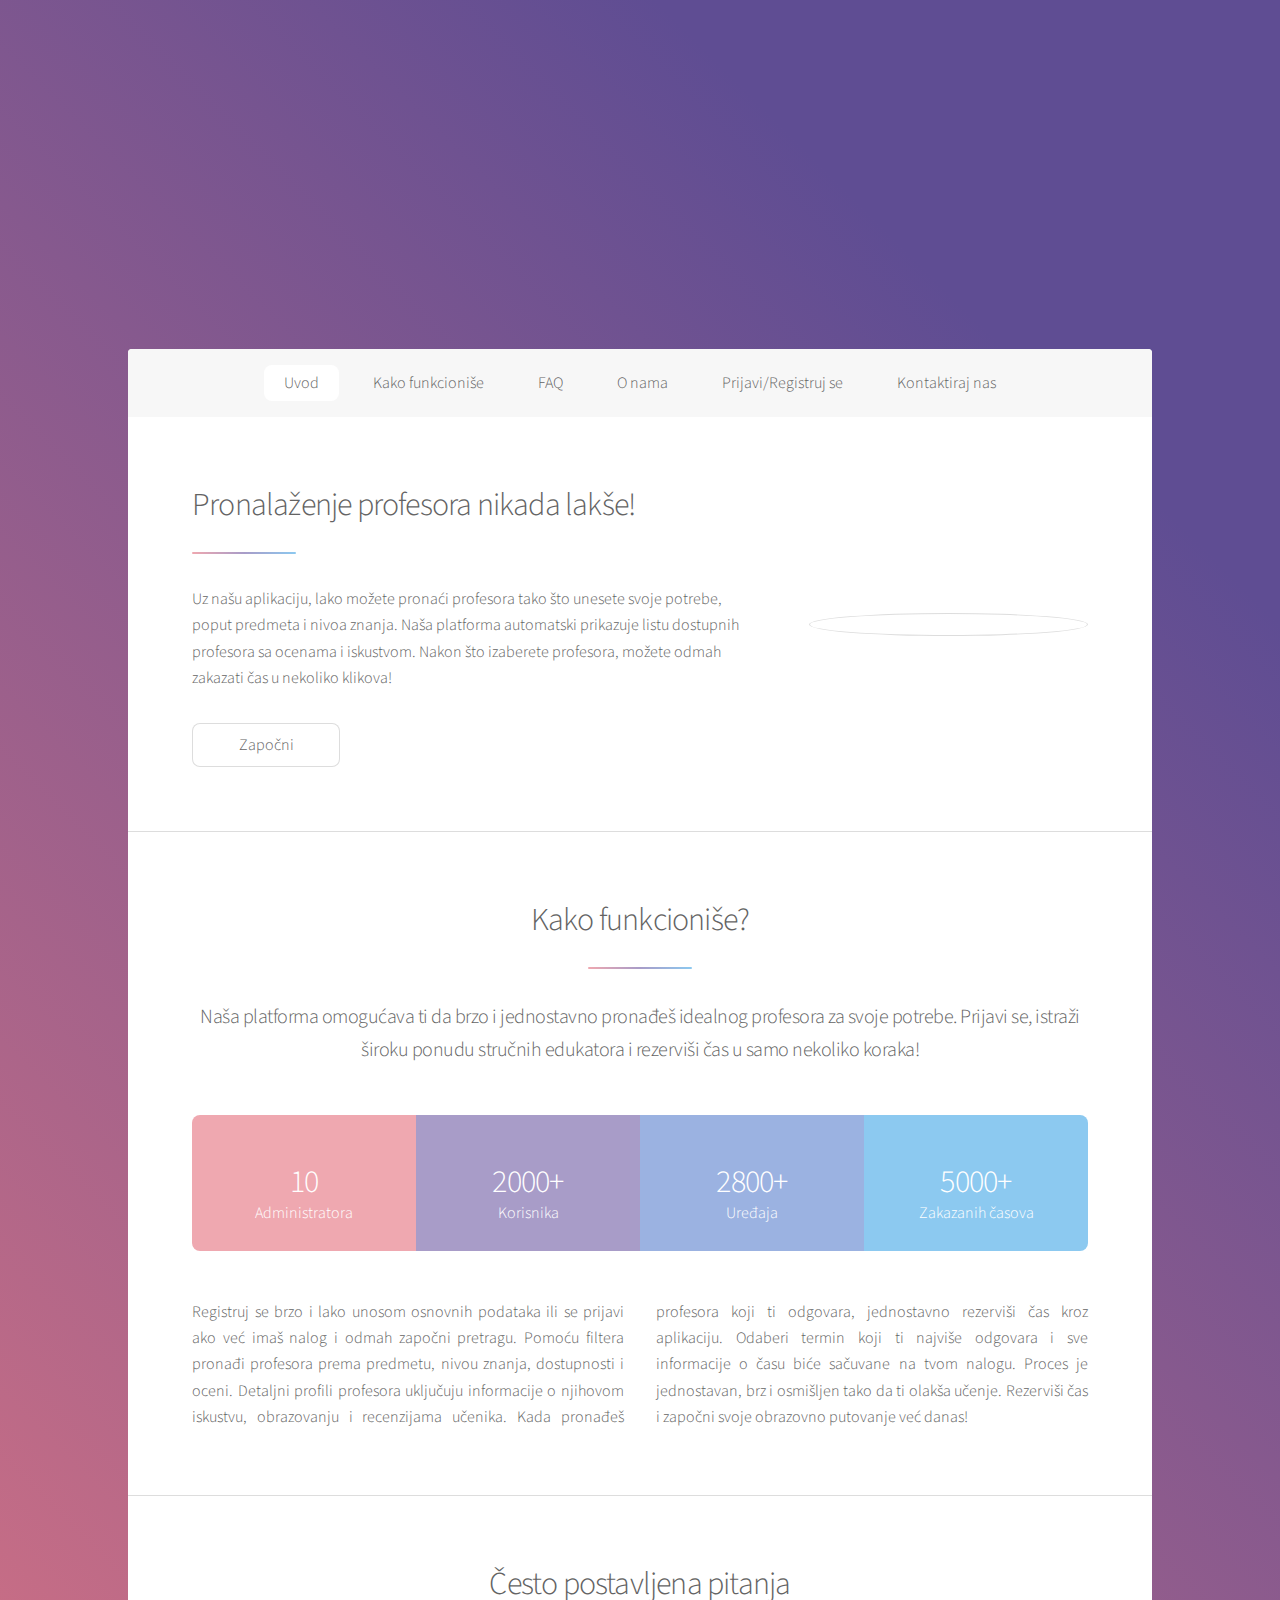
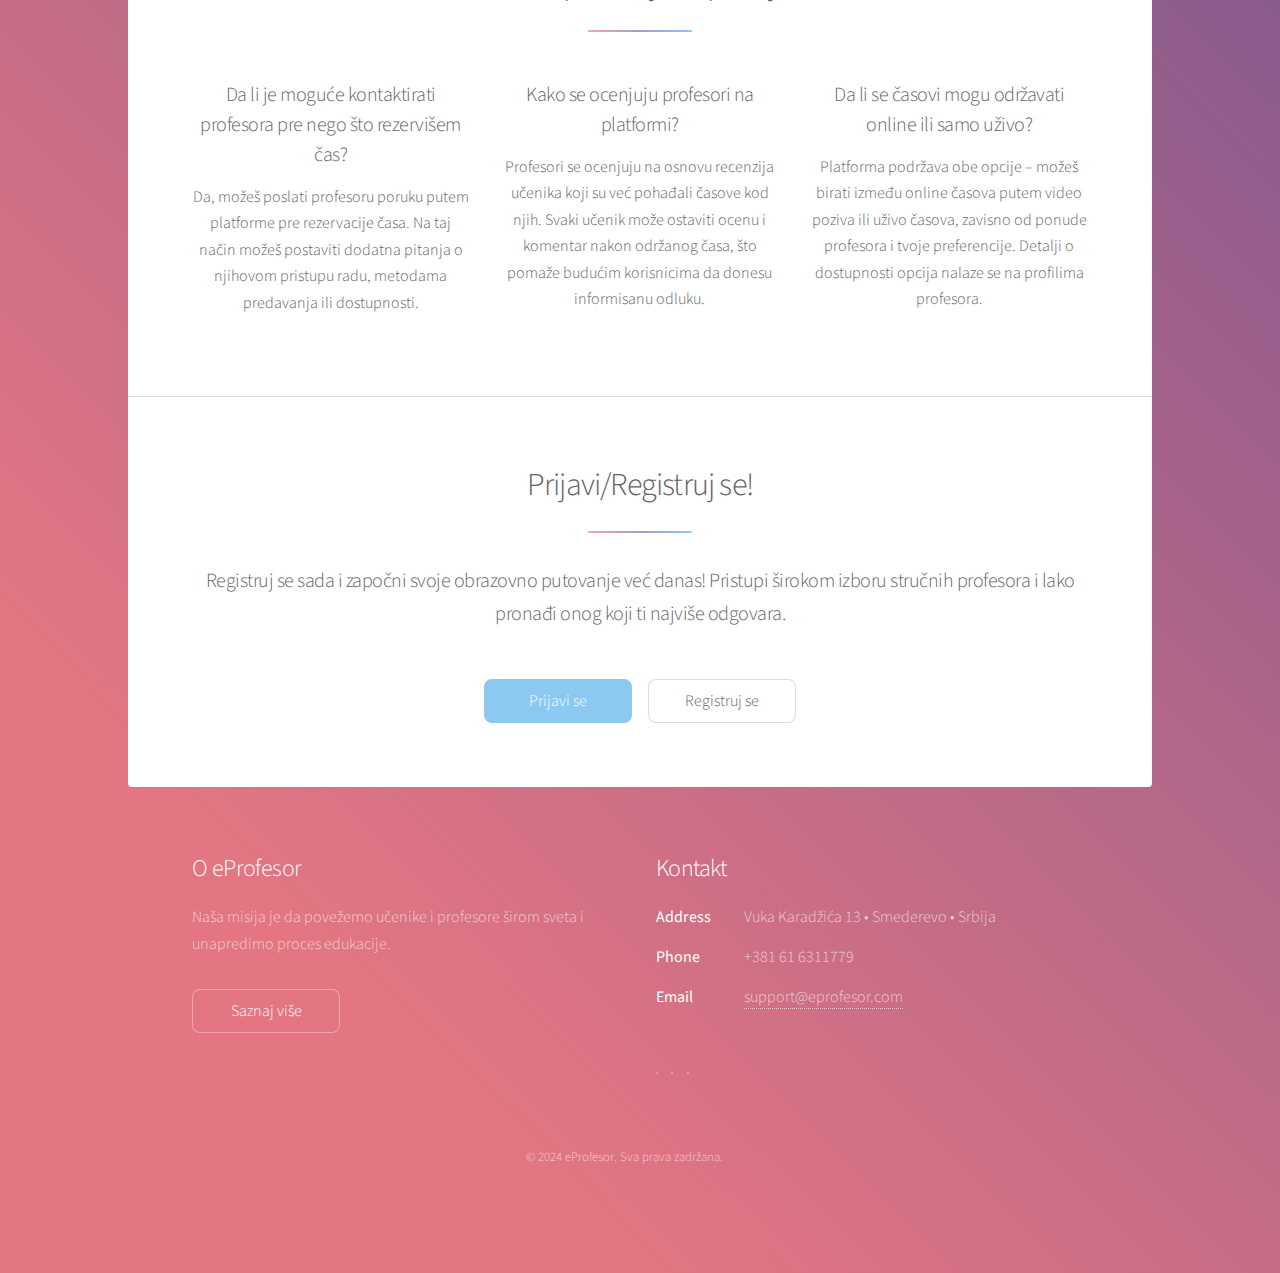
==== src/main/resources/static/index.html @ 30718d43 "Managed visuals and added Profile page" ====
<!DOCTYPE HTML>
<html>
	<head>
		<title>eProfesor by Jahaci Apokalipse</title>
		<meta charset="utf-8" />
		<meta name="viewport" content="width=device-width, initial-scale=1, user-scalable=no" />
		<link rel="stylesheet" href="assets/css/main.css" />
		<noscript><link rel="stylesheet" href="assets/css/noscript.css" /></noscript>
	</head>
	<body class="is-preload">

		<!-- Wrapper -->
			<div id="wrapper">

				<!-- Header -->
					<header id="header" class="alt">
						<span class="logo"><img src="images/logo.svg" alt="" /></span>
						<h1>eProfesor</h1>
						<p>Onlajn zakazivanje privatnih casova<br />
						Korak napred ka boljoj edukaciji.</p>
					</header>

				<!-- Nav -->
					<nav id="nav">
						<ul>
							<li><a href="#intro" class="active">Uvod</a></li>
							<li><a href="#first">Kako funkcioniše</a></li>
							<li><a href="#second">FAQ</a></li>
							<li><a href="#about-us">O nama</a></li>
							<li><a href="#cta">Prijavi/Registruj se</a></li>
							<li><a href="#contact">Kontaktiraj nas</a></li>
						</ul>
					</nav>

				<!-- Main -->
					<div id="main">

						<!-- Introduction -->
							<section id="intro" class="main">
								<div class="spotlight">
									<div class="content">
										<header class="major">
											<h2>Pronalaženje profesora nikada lakše!</h2>
										</header>
										<p>Uz našu aplikaciju, lako možete pronaći profesora tako što unesete svoje potrebe, poput predmeta i nivoa znanja. Naša platforma automatski prikazuje listu dostupnih profesora sa ocenama i iskustvom. Nakon što izaberete profesora, možete odmah zakazati čas u nekoliko klikova!</p>
										<ul class="actions">
											<li><a href="register.html" class="button"> Započni </a></li>
										</ul>
									</div>
									<span class="image"><img src="images/profesor.jpeg" alt="" /></span>
								</div> 
							</section>

							<!-- First Section -->

							<section id="first" class="main special">
								<header class="major">
									<h2>Kako funkcioniše?</h2>
									<p>Naša platforma omogućava ti da brzo i jednostavno pronađeš idealnog profesora za svoje potrebe. Prijavi se, istraži široku ponudu stručnih edukatora i rezerviši čas u samo nekoliko koraka!</p>
								</header>
								<ul class="statistics">
									<li class="style1">
										<span class="icon solid fa-code-branch"></span>
										<strong>10</strong> Administratora
									</li>
									<li class="style3">
										<span class="icon solid fa-signal"></span>
										<strong>2000+</strong> Korisnika
									</li>
									<li class="style4">
										<span class="icon solid fa-laptop"></span>
										<strong>2800+ </strong> Uređaja
									</li>
									<li class="style5">
										<span class="icon fa-gem"></span>
										<strong>5000+</strong> Zakazanih časova
									</li>
								</ul>
								<p class="content">Registruj se brzo i lako unosom osnovnih podataka ili se prijavi ako već imaš nalog i odmah započni pretragu. Pomoću filtera pronađi profesora prema predmetu, nivou znanja, dostupnosti i oceni. Detaljni profili profesora uključuju informacije o njihovom iskustvu, obrazovanju i recenzijama učenika. Kada pronađeš profesora koji ti odgovara, jednostavno rezerviši čas kroz aplikaciju. Odaberi termin koji ti najviše odgovara i sve informacije o času biće sačuvane na tvom nalogu. Proces je jednostavan, brz i osmišljen tako da ti olakša učenje. Rezerviši čas i započni svoje obrazovno putovanje već danas!</p>
							</section>


						<!-- Second Section -->
							<section id="second" class="main special">
								<header class="major">
									<h2>Često postavljena pitanja</h2>
								</header>
								<ul class="features">
									<li>
										<span class=""></span>
										<h3> Da li je moguće kontaktirati profesora pre nego što rezervišem čas?</h3>
										<p> Da, možeš poslati profesoru poruku putem platforme pre rezervacije časa. Na taj način možeš postaviti dodatna pitanja o njihovom pristupu radu, metodama predavanja ili dostupnosti.</p>
									</li>
									<li>
										<span class=""></span>
										<h3>Kako se ocenjuju profesori na platformi?</h3>
										<p>Profesori se ocenjuju na osnovu recenzija učenika koji su već pohađali časove kod njih. Svaki učenik može ostaviti ocenu i komentar nakon održanog časa, što pomaže budućim korisnicima da donesu informisanu odluku.</p>
									</li>
									<li>
										<span class=""></span>
										<h3> Da li se časovi mogu održavati online ili samo uživo?</h3>
										<p> Platforma podržava obe opcije – možeš birati između online časova putem video poziva ili uživo časova, zavisno od ponude profesora i tvoje preferencije. Detalji o dostupnosti opcija nalaze se na profilima profesora.</p>
									</li>
								</ul>
							</section>							

						<!-- Get Started -->
							<section id="cta" class="main special">
								<header class="major">
									<h2>Prijavi/Registruj se!</h2>
									<p>Registruj se sada i započni svoje obrazovno putovanje već danas! Pristupi širokom izboru stručnih profesora i lako pronađi onog koji ti najviše odgovara.</p>
								</header>
								<footer class="major">
									<ul class="actions special">
										<li><a href="login.html" class="button primary">Prijavi se</a></li>
										<li><a href="register.html" class="button">Registruj se</a></li>
									</ul>
								</footer>
							</section>
					</div>

				<!-- Footer -->
					<footer id="footer">
						<section id = "about-us">
							<h2>O eProfesor</h2>
							<p>Naša misija je da povežemo učenike i profesore širom sveta i unapredimo proces edukacije.</p>
							<ul class="actions">
								<li><a href="about.html" class="button">Saznaj više</a></li>
							</ul>
						</section>
						<section id = "contact">
							<h2>Kontakt</h2>
							<dl class="alt">
								<dt>Address</dt>
								<dd>Vuka Karadžića 13 &bull; Smederevo &bull; Srbija</dd>
								<dt>Phone</dt> 
								<dd>+381 61 6311779</dd>
								<dt>Email</dt>
								<dd><a href="mailto:support@eprofesor.com">support@eprofesor.com</a></dd>
							</dl>
							<ul class="icons">
								<li><a href="#" class="icon brands fa-facebook-f alt"><span class="label">Facebook</span></a></li>
								<li><a href="#" class="icon brands fa-instagram alt"><span class="label">Instagram</span></a></li>
								<li><a href="https://github.com/dimasteva/PrivatniCasovi" class="icon brands fa-github alt"><span class="label">GitHub</span></a></li>
							</ul>
						</section>
						<p class="copyright">&copy; 2024 eProfesor. Sva prava zadržana.</p>
					</footer>

			</div>

		<!-- Scripts -->
			<script src="assets/js/jquery.min.js"></script>
			<script src="assets/js/jquery.scrollex.min.js"></script>
			<script src="assets/js/jquery.scrolly.min.js"></script>
			<script src="assets/js/browser.min.js"></script>
			<script src="assets/js/breakpoints.min.js"></script>
			<script src="assets/js/util.js"></script>
			<script src="assets/js/main.js"></script>

	</body>
</html>
---- src/main/resources/static/assets/css/main.css ----
@import url(fontawesome-all.min.css);
@import 'https://fonts.googleapis.com/css?family=Source+Sans+Pro:300,400';


html, body, div, span, applet, object,
iframe, h1, h2, h3, h4, h5, h6, p, blockquote,
pre, a, abbr, acronym, address, big, cite,
code, del, dfn, em, img, ins, kbd, q, s, samp,
small, strike, strong, sub, sup, tt, var, b,
u, i, center, dl, dt, dd, ol, ul, li, fieldset,
form, label, legend, table, caption, tbody,
tfoot, thead, tr, th, td, article, aside,
canvas, details, embed, figure, figcaption,
footer, header, hgroup, menu, nav, output, ruby,
section, summary, time, mark, audio, video {
	margin: 0;
	padding: 0;
	border: 0;
	font-size: 100%;
	font: inherit;
	vertical-align: baseline;}

article, aside, details, figcaption, figure,
footer, header, hgroup, menu, nav, section {
	display: block;}

body {
	line-height: 1;
}

ol, ul {
	list-style: none;
}

blockquote, q {
	quotes: none;
}

	blockquote:before, blockquote:after, q:before, q:after {
		content: '';
		content: none;
	}

table {
	border-collapse: collapse;
	border-spacing: 0;
}

body {
	-webkit-text-size-adjust: none;
}

mark {
	background-color: transparent;
	color: inherit;
}

input::-moz-focus-inner {
	border: 0;
	padding: 0;
}

input, select, textarea {
	-moz-appearance: none;
	-webkit-appearance: none;
	-ms-appearance: none;
	appearance: none;
}

/* Basic */

	@-ms-viewport {
		width: device-width;
	}

	body {
		-ms-overflow-style: scrollbar;
	}

	@media screen and (max-width: 480px) {

		html, body {
			min-width: 320px;
		}

	}

	html {
		box-sizing: border-box;
	}

	*, *:before, *:after {
		box-sizing: inherit;
	}

	body {
		background-color: #935d8c;
		background-image: url("images/overlay.png"), -moz-linear-gradient(45deg, #e37682 15%, #5f4d93 85%);
		background-image: url("images/overlay.png"), -webkit-linear-gradient(45deg, #e37682 15%, #5f4d93 85%);
		background-image: url("images/overlay.png"), -ms-linear-gradient(45deg, #e37682 15%, #5f4d93 85%);
		background-image: url("images/overlay.png"), linear-gradient(45deg, #e37682 15%, #5f4d93 85%);
	}

		body.is-preload *, body.is-preload *:before, body.is-preload *:after {
			-moz-animation: none !important;
			-webkit-animation: none !important;
			-ms-animation: none !important;
			animation: none !important;
			-moz-transition: none !important;
			-webkit-transition: none !important;
			-ms-transition: none !important;
			transition: none !important;
		}

/* Type */

	body {
		background-color: #935d8c;
		color: rgba(255, 255, 255, 0.65);
	}

	body, input, select, textarea {
		font-family: "Source Sans Pro", Helvetica, sans-serif;
		font-size: 17pt;
		font-weight: 300;
		line-height: 1.65;
	}

		@media screen and (max-width: 1680px) {

			body, input, select, textarea {
				font-size: 14pt;
			}

		}

		@media screen and (max-width: 1280px) {

			body, input, select, textarea {
				font-size: 12pt;
			}

		}

		@media screen and (max-width: 360px) {

			body, input, select, textarea {
				font-size: 11pt;
			}

		}

	a {
		-moz-transition: color 0.2s ease, border-bottom 0.2s ease;
		-webkit-transition: color 0.2s ease, border-bottom 0.2s ease;
		-ms-transition: color 0.2s ease, border-bottom 0.2s ease;
		transition: color 0.2s ease, border-bottom 0.2s ease;
		text-decoration: none;
		border-bottom: dotted 1px;
		color: inherit;
	}

		a:hover {
			border-bottom-color: transparent;
		}

	strong, b {
		font-weight: 400;
	}

	em, i {
		font-style: italic;
	}

	p {
		margin: 0 0 2em 0;
	}

		p.content {
			-moz-columns: 20em 2;
			-webkit-columns: 20em 2;
			-ms-columns: 20em 2;
			columns: 20em 2;
			-moz-column-gap: 2em;
			-webkit-column-gap: 2em;
			-ms-column-gap: 2em;
			column-gap: 2em;
			text-align: justify;
		}

	h1, h2, h3, h4, h5, h6 {
		font-weight: 300;
		line-height: 1.5;
		margin: 0 0 0.7em 0;
		letter-spacing: -0.025em;
	}

		h1 a, h2 a, h3 a, h4 a, h5 a, h6 a {
			color: inherit;
			text-decoration: none;
		}

	h1 {
		font-size: 2.5em;
		line-height: 1.2;
	}

	h2 {
		font-size: 1.5em;
	}

	h3 {
		font-size: 1.25em;
	}

	h4 {
		font-size: 1.1em;
	}

	h5 {
		font-size: 0.9em;
	}

	h6 {
		font-size: 0.7em;
	}

	@media screen and (max-width: 736px) {

		h1 {
			font-size: 2em;
		}

	}

	sub {
		font-size: 0.8em;
		position: relative;
		top: 0.5em;
	}

	sup {
		font-size: 0.8em;
		position: relative;
		top: -0.5em;
	}

	blockquote {
		border-left: solid 4px;
		font-style: italic;
		margin: 0 0 2em 0;
		padding: 0.5em 0 0.5em 2em;
	}

	code {
		border-radius: 8px;
		border: solid 1px;
		font-family: "Courier New", monospace;
		font-size: 0.9em;
		margin: 0 0.25em;
		padding: 0.25em 0.65em;
	}

	pre {
		-webkit-overflow-scrolling: touch;
		font-family: "Courier New", monospace;
		font-size: 0.9em;
		margin: 0 0 2em 0;
	}

		pre code {
			display: block;
			line-height: 1.75;
			padding: 1em 1.5em;
			overflow-x: auto;
		}

	hr {
		border: 0;
		border-bottom: solid 1px;
		margin: 2em 0;
	}

		hr.major {
			margin: 3em 0;
		}

	.align-left {
		text-align: left;
	}

	.align-center {
		text-align: center;
	}

	.align-right {
		text-align: right;
	}

	input, select, textarea {
		color: #ffffff;
	}

	a:hover {
		color: #ffffff;
	}

	strong, b {
		color: #ffffff;
	}

	h1, h2, h3, h4, h5, h6 {
		color: #ffffff;
	}

	blockquote {
		border-left-color: rgba(255, 255, 255, 0.35);
	}

	code {
		background: rgba(255, 255, 255, 0.075);
		border-color: rgba(255, 255, 255, 0.35);
	}

	hr {
		border-bottom-color: rgba(255, 255, 255, 0.35);
	}

/* Row */

	.row {
		display: flex;
		flex-wrap: wrap;
		box-sizing: border-box;
		align-items: stretch;
	}

		.row > * {
			box-sizing: border-box;
		}

		.row.gtr-uniform > * > :last-child {
			margin-bottom: 0;
		}

		.row.aln-left {
			justify-content: flex-start;
		}

		.row.aln-center {
			justify-content: center;
		}

		.row.aln-right {
			justify-content: flex-end;
		}

		.row.aln-top {
			align-items: flex-start;
		}

		.row.aln-middle {
			align-items: center;
		}

		.row.aln-bottom {
			align-items: flex-end;
		}

		.row > .imp {
			order: -1;
		}

		.row > .col-1 {
			width: 8.33333%;
		}

		.row > .off-1 {
			margin-left: 8.33333%;
		}

		.row > .col-2 {
			width: 16.66667%;
		}

		.row > .off-2 {
			margin-left: 16.66667%;
		}

		.row > .col-3 {
			width: 25%;
		}

		.row > .off-3 {
			margin-left: 25%;
		}

		.row > .col-4 {
			width: 33.33333%;
		}

		.row > .off-4 {
			margin-left: 33.33333%;
		}

		.row > .col-5 {
			width: 41.66667%;
		}

		.row > .off-5 {
			margin-left: 41.66667%;
		}

		.row > .col-6 {
			width: 50%;
		}

		.row > .off-6 {
			margin-left: 50%;
		}

		.row > .col-7 {
			width: 58.33333%;
		}

		.row > .off-7 {
			margin-left: 58.33333%;
		}

		.row > .col-8 {
			width: 66.66667%;
		}

		.row > .off-8 {
			margin-left: 66.66667%;
		}

		.row > .col-9 {
			width: 75%;
		}

		.row > .off-9 {
			margin-left: 75%;
		}

		.row > .col-10 {
			width: 83.33333%;
		}

		.row > .off-10 {
			margin-left: 83.33333%;
		}

		.row > .col-11 {
			width: 91.66667%;
		}

		.row > .off-11 {
			margin-left: 91.66667%;
		}

		.row > .col-12 {
			width: 100%;
		}

		.row > .off-12 {
			margin-left: 100%;
		}

		.row.gtr-0 {
			margin-top: 0;
			margin-left: 0em;
		}

			.row.gtr-0 > * {
				padding: 0 0 0 0em;
			}

			.row.gtr-0.gtr-uniform {
				margin-top: 0em;
			}

				.row.gtr-0.gtr-uniform > * {
					padding-top: 0em;
				}

		.row.gtr-25 {
			margin-top: 0;
			margin-left: -0.375em;
		}

			.row.gtr-25 > * {
				padding: 0 0 0 0.375em;
			}

			.row.gtr-25.gtr-uniform {
				margin-top: -0.375em;
			}

				.row.gtr-25.gtr-uniform > * {
					padding-top: 0.375em;
				}

		.row.gtr-50 {
			margin-top: 0;
			margin-left: -0.75em;
		}

			.row.gtr-50 > * {
				padding: 0 0 0 0.75em;
			}

			.row.gtr-50.gtr-uniform {
				margin-top: -0.75em;
			}

				.row.gtr-50.gtr-uniform > * {
					padding-top: 0.75em;
				}

		.row {
			margin-top: 0;
			margin-left: -1.5em;
		}

			.row > * {
				padding: 0 0 0 1.5em;
			}

			.row.gtr-uniform {
				margin-top: -1.5em;
			}

				.row.gtr-uniform > * {
					padding-top: 1.5em;
				}

		.row.gtr-150 {
			margin-top: 0;
			margin-left: -2.25em;
		}

			.row.gtr-150 > * {
				padding: 0 0 0 2.25em;
			}

			.row.gtr-150.gtr-uniform {
				margin-top: -2.25em;
			}

				.row.gtr-150.gtr-uniform > * {
					padding-top: 2.25em;
				}

		.row.gtr-200 {
			margin-top: 0;
			margin-left: -3em;
		}

			.row.gtr-200 > * {
				padding: 0 0 0 3em;
			}

			.row.gtr-200.gtr-uniform {
				margin-top: -3em;
			}

				.row.gtr-200.gtr-uniform > * {
					padding-top: 3em;
				}

		@media screen and (max-width: 1680px) {

			.row {
				display: flex;
				flex-wrap: wrap;
				box-sizing: border-box;
				align-items: stretch;
			}

				.row > * {
					box-sizing: border-box;
				}

				.row.gtr-uniform > * > :last-child {
					margin-bottom: 0;
				}

				.row.aln-left {
					justify-content: flex-start;
				}

				.row.aln-center {
					justify-content: center;
				}

				.row.aln-right {
					justify-content: flex-end;
				}

				.row.aln-top {
					align-items: flex-start;
				}

				.row.aln-middle {
					align-items: center;
				}

				.row.aln-bottom {
					align-items: flex-end;
				}

				.row > .imp-xlarge {
					order: -1;
				}

				.row > .col-1-xlarge {
					width: 8.33333%;
				}

				.row > .off-1-xlarge {
					margin-left: 8.33333%;
				}

				.row > .col-2-xlarge {
					width: 16.66667%;
				}

				.row > .off-2-xlarge {
					margin-left: 16.66667%;
				}

				.row > .col-3-xlarge {
					width: 25%;
				}

				.row > .off-3-xlarge {
					margin-left: 25%;
				}

				.row > .col-4-xlarge {
					width: 33.33333%;
				}

				.row > .off-4-xlarge {
					margin-left: 33.33333%;
				}

				.row > .col-5-xlarge {
					width: 41.66667%;
				}

				.row > .off-5-xlarge {
					margin-left: 41.66667%;
				}

				.row > .col-6-xlarge {
					width: 50%;
				}

				.row > .off-6-xlarge {
					margin-left: 50%;
				}

				.row > .col-7-xlarge {
					width: 58.33333%;
				}

				.row > .off-7-xlarge {
					margin-left: 58.33333%;
				}

				.row > .col-8-xlarge {
					width: 66.66667%;
				}

				.row > .off-8-xlarge {
					margin-left: 66.66667%;
				}

				.row > .col-9-xlarge {
					width: 75%;
				}

				.row > .off-9-xlarge {
					margin-left: 75%;
				}

				.row > .col-10-xlarge {
					width: 83.33333%;
				}

				.row > .off-10-xlarge {
					margin-left: 83.33333%;
				}

				.row > .col-11-xlarge {
					width: 91.66667%;
				}

				.row > .off-11-xlarge {
					margin-left: 91.66667%;
				}

				.row > .col-12-xlarge {
					width: 100%;
				}

				.row > .off-12-xlarge {
					margin-left: 100%;
				}

				.row.gtr-0 {
					margin-top: 0;
					margin-left: 0em;
				}

					.row.gtr-0 > * {
						padding: 0 0 0 0em;
					}

					.row.gtr-0.gtr-uniform {
						margin-top: 0em;
					}

						.row.gtr-0.gtr-uniform > * {
							padding-top: 0em;
						}

				.row.gtr-25 {
					margin-top: 0;
					margin-left: -0.375em;
				}

					.row.gtr-25 > * {
						padding: 0 0 0 0.375em;
					}

					.row.gtr-25.gtr-uniform {
						margin-top: -0.375em;
					}

						.row.gtr-25.gtr-uniform > * {
							padding-top: 0.375em;
						}

				.row.gtr-50 {
					margin-top: 0;
					margin-left: -0.75em;
				}

					.row.gtr-50 > * {
						padding: 0 0 0 0.75em;
					}

					.row.gtr-50.gtr-uniform {
						margin-top: -0.75em;
					}

						.row.gtr-50.gtr-uniform > * {
							padding-top: 0.75em;
						}

				.row {
					margin-top: 0;
					margin-left: -1.5em;
				}

					.row > * {
						padding: 0 0 0 1.5em;
					}

					.row.gtr-uniform {
						margin-top: -1.5em;
					}

						.row.gtr-uniform > * {
							padding-top: 1.5em;
						}

				.row.gtr-150 {
					margin-top: 0;
					margin-left: -2.25em;
				}

					.row.gtr-150 > * {
						padding: 0 0 0 2.25em;
					}

					.row.gtr-150.gtr-uniform {
						margin-top: -2.25em;
					}

						.row.gtr-150.gtr-uniform > * {
							padding-top: 2.25em;
						}

				.row.gtr-200 {
					margin-top: 0;
					margin-left: -3em;
				}

					.row.gtr-200 > * {
						padding: 0 0 0 3em;
					}

					.row.gtr-200.gtr-uniform {
						margin-top: -3em;
					}

						.row.gtr-200.gtr-uniform > * {
							padding-top: 3em;
						}

		}

		@media screen and (max-width: 1280px) {

			.row {
				display: flex;
				flex-wrap: wrap;
				box-sizing: border-box;
				align-items: stretch;
			}

				.row > * {
					box-sizing: border-box;
				}

				.row.gtr-uniform > * > :last-child {
					margin-bottom: 0;
				}

				.row.aln-left {
					justify-content: flex-start;
				}

				.row.aln-center {
					justify-content: center;
				}

				.row.aln-right {
					justify-content: flex-end;
				}

				.row.aln-top {
					align-items: flex-start;
				}

				.row.aln-middle {
					align-items: center;
				}

				.row.aln-bottom {
					align-items: flex-end;
				}

				.row > .imp-large {
					order: -1;
				}

				.row > .col-1-large {
					width: 8.33333%;
				}

				.row > .off-1-large {
					margin-left: 8.33333%;
				}

				.row > .col-2-large {
					width: 16.66667%;
				}

				.row > .off-2-large {
					margin-left: 16.66667%;
				}

				.row > .col-3-large {
					width: 25%;
				}

				.row > .off-3-large {
					margin-left: 25%;
				}

				.row > .col-4-large {
					width: 33.33333%;
				}

				.row > .off-4-large {
					margin-left: 33.33333%;
				}

				.row > .col-5-large {
					width: 41.66667%;
				}

				.row > .off-5-large {
					margin-left: 41.66667%;
				}

				.row > .col-6-large {
					width: 50%;
				}

				.row > .off-6-large {
					margin-left: 50%;
				}

				.row > .col-7-large {
					width: 58.33333%;
				}

				.row > .off-7-large {
					margin-left: 58.33333%;
				}

				.row > .col-8-large {
					width: 66.66667%;
				}

				.row > .off-8-large {
					margin-left: 66.66667%;
				}

				.row > .col-9-large {
					width: 75%;
				}

				.row > .off-9-large {
					margin-left: 75%;
				}

				.row > .col-10-large {
					width: 83.33333%;
				}

				.row > .off-10-large {
					margin-left: 83.33333%;
				}

				.row > .col-11-large {
					width: 91.66667%;
				}

				.row > .off-11-large {
					margin-left: 91.66667%;
				}

				.row > .col-12-large {
					width: 100%;
				}

				.row > .off-12-large {
					margin-left: 100%;
				}

				.row.gtr-0 {
					margin-top: 0;
					margin-left: 0em;
				}

					.row.gtr-0 > * {
						padding: 0 0 0 0em;
					}

					.row.gtr-0.gtr-uniform {
						margin-top: 0em;
					}

						.row.gtr-0.gtr-uniform > * {
							padding-top: 0em;
						}

				.row.gtr-25 {
					margin-top: 0;
					margin-left: -0.375em;
				}

					.row.gtr-25 > * {
						padding: 0 0 0 0.375em;
					}

					.row.gtr-25.gtr-uniform {
						margin-top: -0.375em;
					}

						.row.gtr-25.gtr-uniform > * {
							padding-top: 0.375em;
						}

				.row.gtr-50 {
					margin-top: 0;
					margin-left: -0.75em;
				}

					.row.gtr-50 > * {
						padding: 0 0 0 0.75em;
					}

					.row.gtr-50.gtr-uniform {
						margin-top: -0.75em;
					}

						.row.gtr-50.gtr-uniform > * {
							padding-top: 0.75em;
						}

				.row {
					margin-top: 0;
					margin-left: -1.5em;
				}

					.row > * {
						padding: 0 0 0 1.5em;
					}

					.row.gtr-uniform {
						margin-top: -1.5em;
					}

						.row.gtr-uniform > * {
							padding-top: 1.5em;
						}

				.row.gtr-150 {
					margin-top: 0;
					margin-left: -2.25em;
				}

					.row.gtr-150 > * {
						padding: 0 0 0 2.25em;
					}

					.row.gtr-150.gtr-uniform {
						margin-top: -2.25em;
					}

						.row.gtr-150.gtr-uniform > * {
							padding-top: 2.25em;
						}

				.row.gtr-200 {
					margin-top: 0;
					margin-left: -3em;
				}

					.row.gtr-200 > * {
						padding: 0 0 0 3em;
					}

					.row.gtr-200.gtr-uniform {
						margin-top: -3em;
					}

						.row.gtr-200.gtr-uniform > * {
							padding-top: 3em;
						}

		}

		@media screen and (max-width: 980px) {

			.row {
				display: flex;
				flex-wrap: wrap;
				box-sizing: border-box;
				align-items: stretch;
			}

				.row > * {
					box-sizing: border-box;
				}

				.row.gtr-uniform > * > :last-child {
					margin-bottom: 0;
				}

				.row.aln-left {
					justify-content: flex-start;
				}

				.row.aln-center {
					justify-content: center;
				}

				.row.aln-right {
					justify-content: flex-end;
				}

				.row.aln-top {
					align-items: flex-start;
				}

				.row.aln-middle {
					align-items: center;
				}

				.row.aln-bottom {
					align-items: flex-end;
				}

				.row > .imp-medium {
					order: -1;
				}

				.row > .col-1-medium {
					width: 8.33333%;
				}

				.row > .off-1-medium {
					margin-left: 8.33333%;
				}

				.row > .col-2-medium {
					width: 16.66667%;
				}

				.row > .off-2-medium {
					margin-left: 16.66667%;
				}

				.row > .col-3-medium {
					width: 25%;
				}

				.row > .off-3-medium {
					margin-left: 25%;
				}

				.row > .col-4-medium {
					width: 33.33333%;
				}

				.row > .off-4-medium {
					margin-left: 33.33333%;
				}

				.row > .col-5-medium {
					width: 41.66667%;
				}

				.row > .off-5-medium {
					margin-left: 41.66667%;
				}

				.row > .col-6-medium {
					width: 50%;
				}

				.row > .off-6-medium {
					margin-left: 50%;
				}

				.row > .col-7-medium {
					width: 58.33333%;
				}

				.row > .off-7-medium {
					margin-left: 58.33333%;
				}

				.row > .col-8-medium {
					width: 66.66667%;
				}

				.row > .off-8-medium {
					margin-left: 66.66667%;
				}

				.row > .col-9-medium {
					width: 75%;
				}

				.row > .off-9-medium {
					margin-left: 75%;
				}

				.row > .col-10-medium {
					width: 83.33333%;
				}

				.row > .off-10-medium {
					margin-left: 83.33333%;
				}

				.row > .col-11-medium {
					width: 91.66667%;
				}

				.row > .off-11-medium {
					margin-left: 91.66667%;
				}

				.row > .col-12-medium {
					width: 100%;
				}

				.row > .off-12-medium {
					margin-left: 100%;
				}

				.row.gtr-0 {
					margin-top: 0;
					margin-left: 0em;
				}

					.row.gtr-0 > * {
						padding: 0 0 0 0em;
					}

					.row.gtr-0.gtr-uniform {
						margin-top: 0em;
					}

						.row.gtr-0.gtr-uniform > * {
							padding-top: 0em;
						}

				.row.gtr-25 {
					margin-top: 0;
					margin-left: -0.375em;
				}

					.row.gtr-25 > * {
						padding: 0 0 0 0.375em;
					}

					.row.gtr-25.gtr-uniform {
						margin-top: -0.375em;
					}

						.row.gtr-25.gtr-uniform > * {
							padding-top: 0.375em;
						}

				.row.gtr-50 {
					margin-top: 0;
					margin-left: -0.75em;
				}

					.row.gtr-50 > * {
						padding: 0 0 0 0.75em;
					}

					.row.gtr-50.gtr-uniform {
						margin-top: -0.75em;
					}

						.row.gtr-50.gtr-uniform > * {
							padding-top: 0.75em;
						}

				.row {
					margin-top: 0;
					margin-left: -1.5em;
				}

					.row > * {
						padding: 0 0 0 1.5em;
					}

					.row.gtr-uniform {
						margin-top: -1.5em;
					}

						.row.gtr-uniform > * {
							padding-top: 1.5em;
						}

				.row.gtr-150 {
					margin-top: 0;
					margin-left: -2.25em;
				}

					.row.gtr-150 > * {
						padding: 0 0 0 2.25em;
					}

					.row.gtr-150.gtr-uniform {
						margin-top: -2.25em;
					}

						.row.gtr-150.gtr-uniform > * {
							padding-top: 2.25em;
						}

				.row.gtr-200 {
					margin-top: 0;
					margin-left: -3em;
				}

					.row.gtr-200 > * {
						padding: 0 0 0 3em;
					}

					.row.gtr-200.gtr-uniform {
						margin-top: -3em;
					}

						.row.gtr-200.gtr-uniform > * {
							padding-top: 3em;
						}

		}

		@media screen and (max-width: 736px) {

			.row {
				display: flex;
				flex-wrap: wrap;
				box-sizing: border-box;
				align-items: stretch;
			}

				.row > * {
					box-sizing: border-box;
				}

				.row.gtr-uniform > * > :last-child {
					margin-bottom: 0;
				}

				.row.aln-left {
					justify-content: flex-start;
				}

				.row.aln-center {
					justify-content: center;
				}

				.row.aln-right {
					justify-content: flex-end;
				}

				.row.aln-top {
					align-items: flex-start;
				}

				.row.aln-middle {
					align-items: center;
				}

				.row.aln-bottom {
					align-items: flex-end;
				}

				.row > .imp-small {
					order: -1;
				}

				.row > .col-1-small {
					width: 8.33333%;
				}

				.row > .off-1-small {
					margin-left: 8.33333%;
				}

				.row > .col-2-small {
					width: 16.66667%;
				}

				.row > .off-2-small {
					margin-left: 16.66667%;
				}

				.row > .col-3-small {
					width: 25%;
				}

				.row > .off-3-small {
					margin-left: 25%;
				}

				.row > .col-4-small {
					width: 33.33333%;
				}

				.row > .off-4-small {
					margin-left: 33.33333%;
				}

				.row > .col-5-small {
					width: 41.66667%;
				}

				.row > .off-5-small {
					margin-left: 41.66667%;
				}

				.row > .col-6-small {
					width: 50%;
				}

				.row > .off-6-small {
					margin-left: 50%;
				}

				.row > .col-7-small {
					width: 58.33333%;
				}

				.row > .off-7-small {
					margin-left: 58.33333%;
				}

				.row > .col-8-small {
					width: 66.66667%;
				}

				.row > .off-8-small {
					margin-left: 66.66667%;
				}

				.row > .col-9-small {
					width: 75%;
				}

				.row > .off-9-small {
					margin-left: 75%;
				}

				.row > .col-10-small {
					width: 83.33333%;
				}

				.row > .off-10-small {
					margin-left: 83.33333%;
				}

				.row > .col-11-small {
					width: 91.66667%;
				}

				.row > .off-11-small {
					margin-left: 91.66667%;
				}

				.row > .col-12-small {
					width: 100%;
				}

				.row > .off-12-small {
					margin-left: 100%;
				}

				.row.gtr-0 {
					margin-top: 0;
					margin-left: 0em;
				}

					.row.gtr-0 > * {
						padding: 0 0 0 0em;
					}

					.row.gtr-0.gtr-uniform {
						margin-top: 0em;
					}

						.row.gtr-0.gtr-uniform > * {
							padding-top: 0em;
						}

				.row.gtr-25 {
					margin-top: 0;
					margin-left: -0.25em;
				}

					.row.gtr-25 > * {
						padding: 0 0 0 0.25em;
					}

					.row.gtr-25.gtr-uniform {
						margin-top: -0.25em;
					}

						.row.gtr-25.gtr-uniform > * {
							padding-top: 0.25em;
						}

				.row.gtr-50 {
					margin-top: 0;
					margin-left: -0.5em;
				}

					.row.gtr-50 > * {
						padding: 0 0 0 0.5em;
					}

					.row.gtr-50.gtr-uniform {
						margin-top: -0.5em;
					}

						.row.gtr-50.gtr-uniform > * {
							padding-top: 0.5em;
						}

				.row {
					margin-top: 0;
					margin-left: -1em;
				}

					.row > * {
						padding: 0 0 0 1em;
					}

					.row.gtr-uniform {
						margin-top: -1em;
					}

						.row.gtr-uniform > * {
							padding-top: 1em;
						}

				.row.gtr-150 {
					margin-top: 0;
					margin-left: -1.5em;
				}

					.row.gtr-150 > * {
						padding: 0 0 0 1.5em;
					}

					.row.gtr-150.gtr-uniform {
						margin-top: -1.5em;
					}

						.row.gtr-150.gtr-uniform > * {
							padding-top: 1.5em;
						}

				.row.gtr-200 {
					margin-top: 0;
					margin-left: -2em;
				}

					.row.gtr-200 > * {
						padding: 0 0 0 2em;
					}

					.row.gtr-200.gtr-uniform {
						margin-top: -2em;
					}

						.row.gtr-200.gtr-uniform > * {
							padding-top: 2em;
						}

		}

		@media screen and (max-width: 480px) {

			.row {
				display: flex;
				flex-wrap: wrap;
				box-sizing: border-box;
				align-items: stretch;
			}

				.row > * {
					box-sizing: border-box;
				}

				.row.gtr-uniform > * > :last-child {
					margin-bottom: 0;
				}

				.row.aln-left {
					justify-content: flex-start;
				}

				.row.aln-center {
					justify-content: center;
				}

				.row.aln-right {
					justify-content: flex-end;
				}

				.row.aln-top {
					align-items: flex-start;
				}

				.row.aln-middle {
					align-items: center;
				}

				.row.aln-bottom {
					align-items: flex-end;
				}

				.row > .imp-xsmall {
					order: -1;
				}

				.row > .col-1-xsmall {
					width: 8.33333%;
				}

				.row > .off-1-xsmall {
					margin-left: 8.33333%;
				}

				.row > .col-2-xsmall {
					width: 16.66667%;
				}

				.row > .off-2-xsmall {
					margin-left: 16.66667%;
				}

				.row > .col-3-xsmall {
					width: 25%;
				}

				.row > .off-3-xsmall {
					margin-left: 25%;
				}

				.row > .col-4-xsmall {
					width: 33.33333%;
				}

				.row > .off-4-xsmall {
					margin-left: 33.33333%;
				}

				.row > .col-5-xsmall {
					width: 41.66667%;
				}

				.row > .off-5-xsmall {
					margin-left: 41.66667%;
				}

				.row > .col-6-xsmall {
					width: 50%;
				}

				.row > .off-6-xsmall {
					margin-left: 50%;
				}

				.row > .col-7-xsmall {
					width: 58.33333%;
				}

				.row > .off-7-xsmall {
					margin-left: 58.33333%;
				}

				.row > .col-8-xsmall {
					width: 66.66667%;
				}

				.row > .off-8-xsmall {
					margin-left: 66.66667%;
				}

				.row > .col-9-xsmall {
					width: 75%;
				}

				.row > .off-9-xsmall {
					margin-left: 75%;
				}

				.row > .col-10-xsmall {
					width: 83.33333%;
				}

				.row > .off-10-xsmall {
					margin-left: 83.33333%;
				}

				.row > .col-11-xsmall {
					width: 91.66667%;
				}

				.row > .off-11-xsmall {
					margin-left: 91.66667%;
				}

				.row > .col-12-xsmall {
					width: 100%;
				}

				.row > .off-12-xsmall {
					margin-left: 100%;
				}

				.row.gtr-0 {
					margin-top: 0;
					margin-left: 0em;
				}

					.row.gtr-0 > * {
						padding: 0 0 0 0em;
					}

					.row.gtr-0.gtr-uniform {
						margin-top: 0em;
					}

						.row.gtr-0.gtr-uniform > * {
							padding-top: 0em;
						}

				.row.gtr-25 {
					margin-top: 0;
					margin-left: -0.3125em;
				}

					.row.gtr-25 > * {
						padding: 0 0 0 0.3125em;
					}

					.row.gtr-25.gtr-uniform {
						margin-top: -0.3125em;
					}

						.row.gtr-25.gtr-uniform > * {
							padding-top: 0.3125em;
						}

				.row.gtr-50 {
					margin-top: 0;
					margin-left: -0.625em;
				}

					.row.gtr-50 > * {
						padding: 0 0 0 0.625em;
					}

					.row.gtr-50.gtr-uniform {
						margin-top: -0.625em;
					}

						.row.gtr-50.gtr-uniform > * {
							padding-top: 0.625em;
						}

				.row {
					margin-top: 0;
					margin-left: -1.25em;
				}

					.row > * {
						padding: 0 0 0 1.25em;
					}

					.row.gtr-uniform {
						margin-top: -1.25em;
					}

						.row.gtr-uniform > * {
							padding-top: 1.25em;
						}

				.row.gtr-150 {
					margin-top: 0;
					margin-left: -1.875em;
				}

					.row.gtr-150 > * {
						padding: 0 0 0 1.875em;
					}

					.row.gtr-150.gtr-uniform {
						margin-top: -1.875em;
					}

						.row.gtr-150.gtr-uniform > * {
							padding-top: 1.875em;
						}

				.row.gtr-200 {
					margin-top: 0;
					margin-left: -2.5em;
				}

					.row.gtr-200 > * {
						padding: 0 0 0 2.5em;
					}

					.row.gtr-200.gtr-uniform {
						margin-top: -2.5em;
					}

						.row.gtr-200.gtr-uniform > * {
							padding-top: 2.5em;
						}

		}

/* Box */

	.box {
		border-radius: 8px;
		border: solid;
		margin-bottom: 2em;
		padding: 1.5em;
	}

		.box > :last-child,
		.box > :last-child > :last-child,
		.box > :last-child > :last-child > :last-child {
			margin-bottom: 0;
		}

		.box.alt {
			border: 0;
			border-radius: 0;
			padding: 0;
		}

	.box {
		border-color: rgba(255, 255, 255, 0.35);
	}

/* Button */

	input[type="submit"],
	input[type="reset"],
	input[type="button"],
	button,
	.button {
		-moz-appearance: none;
		-webkit-appearance: none;
		-ms-appearance: none;
		appearance: none;
		-moz-transition: background-color 0.2s ease-in-out, color 0.2s ease-in-out;
		-webkit-transition: background-color 0.2s ease-in-out, color 0.2s ease-in-out;
		-ms-transition: background-color 0.2s ease-in-out, color 0.2s ease-in-out;
		transition: background-color 0.2s ease-in-out, color 0.2s ease-in-out;
		border-radius: 8px;
		border: 0;
		cursor: pointer;
		display: inline-block;
		font-weight: 300;
		height: 2.75em;
		line-height: 2.75em;
		min-width: 9.25em;
		padding: 0 1.5em;
		text-align: center;
		text-decoration: none;
		white-space: nowrap;
	}

		input[type="submit"].icon,
		input[type="reset"].icon,
		input[type="button"].icon,
		button.icon,
		.button.icon {
			padding-left: 1.35em;
		}

			input[type="submit"].icon:before,
			input[type="reset"].icon:before,
			input[type="button"].icon:before,
			button.icon:before,
			.button.icon:before {
				margin-right: 0.5em;
			}

		input[type="submit"].fit,
		input[type="reset"].fit,
		input[type="button"].fit,
		button.fit,
		.button.fit {
			width: 100%;
		}

		input[type="submit"].small,
		input[type="reset"].small,
		input[type="button"].small,
		button.small,
		.button.small {
			font-size: 0.8em;
		}

		input[type="submit"].large,
		input[type="reset"].large,
		input[type="button"].large,
		button.large,
		.button.large {
			font-size: 1.35em;
		}

		input[type="submit"].disabled, input[type="submit"]:disabled,
		input[type="reset"].disabled,
		input[type="reset"]:disabled,
		input[type="button"].disabled,
		input[type="button"]:disabled,
		button.disabled,
		button:disabled,
		.button.disabled,
		.button:disabled {
			pointer-events: none;
			opacity: 0.25;
		}

		@media screen and (max-width: 736px) {

			input[type="submit"],
			input[type="reset"],
			input[type="button"],
			button,
			.button {
				min-width: 0;
			}

		}

	input[type="submit"],
	input[type="reset"],
	input[type="button"],
	button,
	.button {
		background-color: transparent;
		box-shadow: inset 0 0 0 1px rgba(255, 255, 255, 0.35);
		color: #ffffff !important;
	}

		input[type="submit"]:hover,
		input[type="reset"]:hover,
		input[type="button"]:hover,
		button:hover,
		.button:hover {
			background-color: rgba(255, 255, 255, 0.075);
		}

		input[type="submit"]:active,
		input[type="reset"]:active,
		input[type="button"]:active,
		button:active,
		.button:active {
			background-color: rgba(255, 255, 255, 0.2);
		}

		input[type="submit"].icon:before,
		input[type="reset"].icon:before,
		input[type="button"].icon:before,
		button.icon:before,
		.button.icon:before {
			color: rgba(255, 255, 255, 0.5);
		}

		input[type="submit"].primary,
		input[type="reset"].primary,
		input[type="button"].primary,
		button.primary,
		.button.primary {
			background-color: #8cc9f0;
			color: #ffffff !important;
			box-shadow: none;
		}

			input[type="submit"].primary:hover,
			input[type="reset"].primary:hover,
			input[type="button"].primary:hover,
			button.primary:hover,
			.button.primary:hover {
				background-color: #9acff2;
			}

			input[type="submit"].primary:active,
			input[type="reset"].primary:active,
			input[type="button"].primary:active,
			button.primary:active,
			.button.primary:active {
				background-color: #7ec3ee;
			}

			input[type="submit"].primary.icon:before,
			input[type="reset"].primary.icon:before,
			input[type="button"].primary.icon:before,
			button.primary.icon:before,
			.button.primary.icon:before {
				color: #ffffff !important;
			}

/* Form */

	form {
		margin: 0 0 2em 0;
	}

	label {
		display: block;
		font-size: 0.9em;
		font-weight: 400;
		margin: 0 0 1em 0;
	}

	input[type="text"],
	input[type="password"],
	input[type="email"],
	select,
	textarea {
		-moz-appearance: none;
		-webkit-appearance: none;
		-ms-appearance: none;
		appearance: none;
		border-radius: 8px;
		border: solid 1px;
		color: inherit;
		display: block;
		outline: 0;
		padding: 0 1em;
		text-decoration: none;
		width: 100%;
	}

		input[type="text"]:invalid,
		input[type="password"]:invalid,
		input[type="email"]:invalid,
		select:invalid,
		textarea:invalid {
			box-shadow: none;
		}

	select {
		background-size: 1.25rem;
		background-repeat: no-repeat;
		background-position: calc(100% - 1rem) center;
		height: 2.75em;
		padding-right: 2.75em;
		text-overflow: ellipsis;
	}

		select:focus::-ms-value {
			background-color: transparent;
		}

		select::-ms-expand {
			display: none;
		}

	input[type="text"],
	input[type="password"],
	input[type="email"],
	select {
		height: 2.75em;
	}

	textarea {
		padding: 0.75em 1em;
	}

	input[type="checkbox"],
	input[type="radio"] {
		-moz-appearance: none;
		-webkit-appearance: none;
		-ms-appearance: none;
		appearance: none;
		display: block;
		float: left;
		margin-right: -2em;
		opacity: 0;
		width: 1em;
		z-index: -1;
	}

		input[type="checkbox"] + label,
		input[type="radio"] + label {
			text-decoration: none;
			cursor: pointer;
			display: inline-block;
			font-size: 1em;
			font-weight: 300;
			padding-left: 2.4em;
			padding-right: 0.75em;
			position: relative;
		}

			input[type="checkbox"] + label:before,
			input[type="radio"] + label:before {
				-moz-osx-font-smoothing: grayscale;
				-webkit-font-smoothing: antialiased;
				display: inline-block;
				font-style: normal;
				font-variant: normal;
				text-rendering: auto;
				line-height: 1;
				text-transform: none !important;
				font-family: 'Font Awesome 5 Free';
				font-weight: 900;
			}

			input[type="checkbox"] + label:before,
			input[type="radio"] + label:before {
				border-radius: 8px;
				border: solid 1px;
				content: '';
				display: inline-block;
				font-size: 0.8em;
				height: 2.0625em;
				left: 0;
				line-height: 2.0625em;
				position: absolute;
				text-align: center;
				top: 0;
				width: 2.0625em;
			}

		input[type="checkbox"]:checked + label:before,
		input[type="radio"]:checked + label:before {
			content: '\f00c';
		}

	input[type="checkbox"] + label:before {
		border-radius: 8px;
	}

	input[type="radio"] + label:before {
		border-radius: 100%;
	}

	::-webkit-input-placeholder {
		opacity: 1.0;
	}

	:-moz-placeholder {
		opacity: 1.0;
	}

	::-moz-placeholder {
		opacity: 1.0;
	}

	:-ms-input-placeholder {
		opacity: 1.0;
	}

	label {
		color: #ffffff;
	}

	input[type="text"],
	input[type="password"],
	input[type="email"],
	select,
	textarea {
		background-color: rgba(255, 255, 255, 0.075);
		border-color: rgba(255, 255, 255, 0.35);
	}

		input[type="text"]:focus,
		input[type="password"]:focus,
		input[type="email"]:focus,
		select:focus,
		textarea:focus {
			border-color: #8cc9f0;
			box-shadow: 0 0 0 1px #8cc9f0;
		}

	select {
		background-image: url("data:image/svg+xml;charset=utf8,%3Csvg xmlns='http://www.w3.org/2000/svg' width='40' height='40' preserveAspectRatio='none' viewBox='0 0 40 40'%3E%3Cpath d='M9.4,12.3l10.4,10.4l10.4-10.4c0.2-0.2,0.5-0.4,0.9-0.4c0.3,0,0.6,0.1,0.9,0.4l3.3,3.3c0.2,0.2,0.4,0.5,0.4,0.9 c0,0.4-0.1,0.6-0.4,0.9L20.7,31.9c-0.2,0.2-0.5,0.4-0.9,0.4c-0.3,0-0.6-0.1-0.9-0.4L4.3,17.3c-0.2-0.2-0.4-0.5-0.4-0.9 c0-0.4,0.1-0.6,0.4-0.9l3.3-3.3c0.2-0.2,0.5-0.4,0.9-0.4S9.1,12.1,9.4,12.3z' fill='rgba(255, 255, 255, 0.35)' /%3E%3C/svg%3E");
	}

		select option {
			color: #ffffff;
			background: #935d8c;
		}

	input[type="checkbox"] + label,
	input[type="radio"] + label {
		color: rgba(255, 255, 255, 0.65);
	}

		input[type="checkbox"] + label:before,
		input[type="radio"] + label:before {
			background: rgba(255, 255, 255, 0.075);
			border-color: rgba(255, 255, 255, 0.35);
		}

	input[type="checkbox"]:checked + label:before,
	input[type="radio"]:checked + label:before {
		background-color: #ffffff;
		border-color: #ffffff;
		color: #935d8c;
	}

	input[type="checkbox"]:focus + label:before,
	input[type="radio"]:focus + label:before {
		border-color: #8cc9f0;
		box-shadow: 0 0 0 1px #8cc9f0;
	}

	::-webkit-input-placeholder {
		color: rgba(255, 255, 255, 0.5) !important;
	}

	:-moz-placeholder {
		color: rgba(255, 255, 255, 0.5) !important;
	}

	::-moz-placeholder {
		color: rgba(255, 255, 255, 0.5) !important;
	}

	:-ms-input-placeholder {
		color: rgba(255, 255, 255, 0.5) !important;
	}

	.formerize-placeholder {
		color: rgba(255, 255, 255, 0.5) !important;
	}

/* Icon */

	.icon {
		text-decoration: none;
		-moz-transition: background-color 0.2s ease-in-out, color 0.2s ease-in-out;
		-webkit-transition: background-color 0.2s ease-in-out, color 0.2s ease-in-out;
		-ms-transition: background-color 0.2s ease-in-out, color 0.2s ease-in-out;
		transition: background-color 0.2s ease-in-out, color 0.2s ease-in-out;
		border-bottom: none;
		position: relative;
	}

		.icon:before {
			-moz-osx-font-smoothing: grayscale;
			-webkit-font-smoothing: antialiased;
			display: inline-block;
			font-style: normal;
			font-variant: normal;
			text-rendering: auto;
			line-height: 1;
			text-transform: none !important;
			font-family: 'Font Awesome 5 Free';
			font-weight: 400;
		}

		.icon > .label {
			display: none;
		}

		.icon:before {
			line-height: solid;
		}

		.icon.solid:before {
			font-weight: 900;
		}

		.icon.brands:before {
			font-family: 'Font Awesome 5 Brands';
		}

		.icon.major {
			border: solid 1px;
			display: inline-block;
			border-radius: 100%;
			padding: 0.65em;
			margin: 0 0 2em 0;
			cursor: default;
		}

			.icon.major:before {
				display: inline-block;
				font-size: 6.25rem;
				width: 2.25em;
				height: 2.25em;
				line-height: 2.2em;
				border-radius: 100%;
				border: solid 1px;
				text-align: center;
			}

		.icon.alt {
			display: inline-block;
			border: solid 1px;
			border-radius: 100%;
		}

			.icon.alt:before {
				display: block;
				font-size: 1.25em;
				width: 2em;
				height: 2em;
				text-align: center;
				line-height: 2em;
			}

		.icon.style1 {
			color: #efa8b0;
		}

		.icon.style2 {
			color: #c79cc8;
		}

		.icon.style3 {
			color: #a89cc8;
		}

		.icon.style4 {
			color: #9bb2e1;
		}

		.icon.style5 {
			color: #8cc9f0;
		}

		@media screen and (max-width: 1680px) {

			.icon.major:before {
				font-size: 5.5rem;
			}

		}

		@media screen and (max-width: 1280px) {

			.icon.major:before {
				font-size: 4.75rem;
			}

		}

		@media screen and (max-width: 736px) {

			.icon.major {
				margin: 0 0 1.5em 0;
				padding: 0.35em;
			}

				.icon.major:before {
					font-size: 3.5rem;
				}

		}

	.icon.major {
		border-color: rgba(255, 255, 255, 0.35);
	}

		.icon.major:before {
			border-color: rgba(255, 255, 255, 0.35);
		}

	.icon.alt {
		border-color: rgba(255, 255, 255, 0.35);
		color: #ffffff;
	}

		.icon.alt:hover {
			background-color: rgba(255, 255, 255, 0.075);
		}

		.icon.alt:active {
			background-color: rgba(255, 255, 255, 0.2);
		}

/* Image */

	.image {
		border-radius: 8px;
		border: 0;
		display: inline-block;
		position: relative;
	}

		.image img {
			border-radius: 8px;
			display: block;
		}

		.image.left, .image.right {
			max-width: 40%;
		}

			.image.left img, .image.right img {
				width: 100%;
			}

		.image.left {
			float: left;
			margin: 0 1.5em 1em 0;
			top: 0.25em;
		}

		.image.right {
			float: right;
			margin: 0 0 1em 1.5em;
			top: 0.25em;
		}

		.image.fit {
			display: block;
			margin: 0 0 2em 0;
			width: 100%;
		}

			.image.fit img {
				width: 100%;
			}

		.image.main {
			display: block;
			margin: 0 0 3em 0;
			width: 100%;
		}

			.image.main img {
				width: 100%;
			}

/* List */

	ol {
		list-style: decimal;
		margin: 0 0 2em 0;
		padding-left: 1.25em;
	}

		ol li {
			padding-left: 0.25em;
		}

	ul {
		list-style: disc;
		margin: 0 0 2em 0;
		padding-left: 1em;
	}

		ul li {
			padding-left: 0.5em;
		}

		ul.alt {
			list-style: none;
			padding-left: 0;
		}

			ul.alt li {
				border-top: solid 1px;
				padding: 0.5em 0;
			}

				ul.alt li:first-child {
					border-top: 0;
					padding-top: 0;
				}

	dl {
		margin: 0 0 2em 0;
	}

		dl dt {
			display: block;
			font-weight: 400;
			margin: 0 0 1em 0;
		}

		dl dd {
			margin-left: 2em;
		}

		dl.alt dt {
			display: block;
			width: 3em;
			margin: 0;
			clear: left;
			float: left;
		}

		dl.alt dd {
			margin: 0 0 0.85em 5.5em;
		}

		dl.alt:after {
			content: '';
			display: block;
			clear: both;
		}

	ul.alt li {
		border-top-color: rgba(255, 255, 255, 0.35);
	}

	dl dt {
		color: #ffffff;
	}

/* Actions */

	ul.actions {
		display: -moz-flex;
		display: -webkit-flex;
		display: -ms-flex;
		display: flex;
		cursor: default;
		list-style: none;
		margin-left: -1em;
		padding-left: 0;
	}

		ul.actions li {
			padding: 0 0 0 1em;
			vertical-align: middle;
		}

		ul.actions.special {
			-moz-justify-content: center;
			-webkit-justify-content: center;
			-ms-justify-content: center;
			justify-content: center;
			width: 100%;
			margin-left: 0;
		}

			ul.actions.special li:first-child {
				padding-left: 0;
			}

		ul.actions.stacked {
			-moz-flex-direction: column;
			-webkit-flex-direction: column;
			-ms-flex-direction: column;
			flex-direction: column;
			margin-left: 0;
		}

			ul.actions.stacked li {
				padding: 1.3em 0 0 0;
			}

				ul.actions.stacked li:first-child {
					padding-top: 0;
				}

		ul.actions.fit {
			width: calc(100% + 1em);
		}

			ul.actions.fit li {
				-moz-flex-grow: 1;
				-webkit-flex-grow: 1;
				-ms-flex-grow: 1;
				flex-grow: 1;
				-moz-flex-shrink: 1;
				-webkit-flex-shrink: 1;
				-ms-flex-shrink: 1;
				flex-shrink: 1;
				width: 100%;
			}

				ul.actions.fit li > * {
					width: 100%;
				}

			ul.actions.fit.stacked {
				width: 100%;
			}

		@media screen and (max-width: 480px) {

			ul.actions:not(.fixed) {
				-moz-flex-direction: column;
				-webkit-flex-direction: column;
				-ms-flex-direction: column;
				flex-direction: column;
				margin-left: 0;
				width: 100% !important;
			}

				ul.actions:not(.fixed) li {
					-moz-flex-grow: 1;
					-webkit-flex-grow: 1;
					-ms-flex-grow: 1;
					flex-grow: 1;
					-moz-flex-shrink: 1;
					-webkit-flex-shrink: 1;
					-ms-flex-shrink: 1;
					flex-shrink: 1;
					padding: 1em 0 0 0;
					text-align: center;
					width: 100%;
				}

					ul.actions:not(.fixed) li > * {
						width: 100%;
					}

					ul.actions:not(.fixed) li:first-child {
						padding-top: 0;
					}

					ul.actions:not(.fixed) li input[type="submit"],
					ul.actions:not(.fixed) li input[type="reset"],
					ul.actions:not(.fixed) li input[type="button"],
					ul.actions:not(.fixed) li button,
					ul.actions:not(.fixed) li .button {
						width: 100%;
					}

						ul.actions:not(.fixed) li input[type="submit"].icon:before,
						ul.actions:not(.fixed) li input[type="reset"].icon:before,
						ul.actions:not(.fixed) li input[type="button"].icon:before,
						ul.actions:not(.fixed) li button.icon:before,
						ul.actions:not(.fixed) li .button.icon:before {
							margin-left: -0.5rem;
						}

		}

/* Icons */

	ul.icons {
		cursor: default;
		list-style: none;
		padding-left: 0;
	}

		ul.icons li {
			display: inline-block;
			padding: 0 0.65em 0 0;
		}

			ul.icons li:last-child {
				padding-right: 0 !important;
			}

/* Section/Article */

	section.special, article.special {
		text-align: center;
	}

	header.major {
		margin-bottom: 3em;
	}

		header.major h2 {
			font-size: 2em;
		}

			header.major h2:after {
				display: block;
				content: '';
				width: 3.25em;
				height: 2px;
				margin: 0.7em 0 1em 0;
				border-radius: 2px;
			}

				section.special header.major h2:after, article.special header.major h2:after {
					margin-left: auto;
					margin-right: auto;
				}

		header.major p {
			font-size: 1.25em;
			letter-spacing: -0.025em;
		}

		header.major.special {
			text-align: center;
		}

			header.major.special h2:after {
				margin-left: auto;
				margin-right: auto;
			}

	footer.major {
		margin-top: 3em;
	}

	@media screen and (max-width: 736px) {

		header.major {
			margin-bottom: 0;
		}

			header.major h2 {
				font-size: 1.5em;
			}

			header.major p {
				font-size: 1em;
				letter-spacing: 0;
			}

				header.major p br {
					display: none;
				}

		footer.major {
			margin-top: 0;
		}

	}

	header.major h2:after {
		background-color: rgba(255, 255, 255, 0.35);
	}

/* Table */

	.table-wrapper {
		-webkit-overflow-scrolling: touch;
		overflow-x: auto;
	}

	table {
		margin: 0 0 2em 0;
		width: 100%;
	}

		table tbody tr {
			border: solid 1px;
			border-left: 0;
			border-right: 0;
		}

		table td {
			padding: 0.75em 0.75em;
		}

		table th {
			font-size: 0.9em;
			font-weight: 400;
			padding: 0 0.75em 0.75em 0.75em;
			text-align: left;
		}

		table thead {
			border-bottom: solid 2px;
		}

		table tfoot {
			border-top: solid 2px;
		}

		table.alt {
			border-collapse: separate;
		}

			table.alt tbody tr td {
				border: solid 1px;
				border-left-width: 0;
				border-top-width: 0;
			}

				table.alt tbody tr td:first-child {
					border-left-width: 1px;
				}

			table.alt tbody tr:first-child td {
				border-top-width: 1px;
			}

			table.alt thead {
				border-bottom: 0;
			}

			table.alt tfoot {
				border-top: 0;
			}

	table tbody tr {
		border-color: rgba(255, 255, 255, 0.35);
	}

		table tbody tr:nth-child(2n + 1) {
			background-color: rgba(255, 255, 255, 0.075);
		}

	table th {
		color: #ffffff;
	}

	table thead {
		border-bottom-color: rgba(255, 255, 255, 0.35);
	}

	table tfoot {
		border-top-color: rgba(255, 255, 255, 0.35);
	}

	table.alt tbody tr td {
		border-color: rgba(255, 255, 255, 0.35);
	}

/* Features */

	.features {
		display: -moz-flex;
		display: -webkit-flex;
		display: -ms-flex;
		display: flex;
		-moz-flex-wrap: wrap;
		-webkit-flex-wrap: wrap;
		-ms-flex-wrap: wrap;
		flex-wrap: wrap;
		-moz-justify-content: center;
		-webkit-justify-content: center;
		-ms-justify-content: center;
		justify-content: center;
		width: calc(100% + 2em);
		margin: 0 0 3em -2em;
		padding: 0;
		list-style: none;
	}

		.features li {
			width: calc(33.33333% - 2em);
			margin-left: 2em;
			margin-top: 3em;
			padding: 0;
		}

			.features li:nth-child(1), .features li:nth-child(2), .features li:nth-child(3) {
				margin-top: 0;
			}

			.features li > :last-child {
				margin-bottom: 0;
			}

		@media screen and (max-width: 980px) {

			.features li {
				width: calc(50% - 2em);
			}

				.features li:nth-child(3) {
					margin-top: 3em;
				}

		}

		@media screen and (max-width: 736px) {

			.features {
				width: 100%;
				margin: 0 0 2em 0;
			}

				.features li {
					width: 100%;
					margin-left: 0;
					margin-top: 2em;
				}

					.features li:nth-child(2), .features li:nth-child(3) {
						margin-top: 2em;
					}

		}

/* Statistics */

	.statistics {
		display: -moz-flex;
		display: -webkit-flex;
		display: -ms-flex;
		display: flex;
		width: 100%;
		margin: 0 0 3em 0;
		padding: 0;
		list-style: none;
		cursor: default;
	}

		.statistics li {
			-moz-flex: 1;
			-webkit-flex: 1;
			-ms-flex: 1;
			flex: 1;
			padding: 1.5em;
			color: #ffffff;
			text-align: center;
		}

			.statistics li.style1 {
				background-color: #efa8b0;
			}

			.statistics li.style2 {
				background-color: #c79cc8;
			}

			.statistics li.style3 {
				background-color: #a89cc8;
			}

			.statistics li.style4 {
				background-color: #9bb2e1;
			}

			.statistics li.style5 {
				background-color: #8cc9f0;
			}

			.statistics li strong, .statistics li b {
				display: block;
				font-size: 2em;
				line-height: 1.1;
				color: inherit !important;
				font-weight: 300;
				letter-spacing: -0.025em;
			}

			.statistics li:first-child {
				border-top-left-radius: 8px;
				border-bottom-left-radius: 8px;
			}

			.statistics li:last-child {
				border-top-right-radius: 8px;
				border-bottom-right-radius: 8px;
			}

			.statistics li .icon {
				display: inline-block;
			}

				.statistics li .icon:before {
					font-size: 2.75rem;
					line-height: 1.3;
				}

		@media screen and (max-width: 980px) {

			.statistics li strong, .statistics li b {
				font-size: 1.5em;
			}

		}

		@media screen and (max-width: 736px) {

			.statistics {
				display: block;
				width: 20em;
				max-width: 100%;
				margin: 0 auto 2em auto;
			}

				.statistics li:first-child {
					border-bottom-left-radius: 0;
					border-top-right-radius: 8px;
				}

				.statistics li:last-child {
					border-top-right-radius: 0;
					border-bottom-left-radius: 8px;
				}

				.statistics li .icon:before {
					font-size: 3.75rem;
				}

				.statistics li strong, .statistics li b {
					font-size: 2.5em;
				}

		}

/* Spotlight */

	.spotlight {
		display: -moz-flex;
		display: -webkit-flex;
		display: -ms-flex;
		display: flex;
		-moz-align-items: center;
		-webkit-align-items: center;
		-ms-align-items: center;
		align-items: center;
		margin: 0 0 2em 0;
	}

		.spotlight .content {
			-moz-flex: 1;
			-webkit-flex: 1;
			-ms-flex: 1;
			flex: 1;
		}

			.spotlight .content > :last-child {
				margin-bottom: 0;
			}

			.spotlight .content header.major {
				margin: 0 0 2em 0;
			}

		.spotlight .image {
			display: inline-block;
			margin-left: 4em;
			padding: 0.65em;
			border-radius: 100%;
			border: solid 1px;
		}

			.spotlight .image img {
				display: block;
				border-radius: 100%;
				width: 16em;
			}

		@media screen and (max-width: 980px) {

			.spotlight {
				-moz-flex-direction: column-reverse;
				-webkit-flex-direction: column-reverse;
				-ms-flex-direction: column-reverse;
				flex-direction: column-reverse;
				text-align: center;
			}

				.spotlight .content {
					-moz-flex: 0 1 auto;
					-webkit-flex: 0 1 auto;
					-ms-flex: 0 1 auto;
					flex: 0 1 auto;
					width: 100%;
				}

					.spotlight .content header.major h2:after {
						margin-left: auto;
						margin-right: auto;
					}

					.spotlight .content .actions {
						-moz-justify-content: center;
						-webkit-justify-content: center;
						-ms-justify-content: center;
						justify-content: center;
						width: calc(100% + 1em);
					}

				.spotlight .image {
					-moz-flex: 0 1 auto;
					-webkit-flex: 0 1 auto;
					-ms-flex: 0 1 auto;
					flex: 0 1 auto;
					margin-left: 0;
					margin-bottom: 2em;
				}

		}

		@media screen and (max-width: 736px) {

			.spotlight .image {
				padding: 0.35em;
			}

				.spotlight .image img {
					width: 12em;
				}

		}

	.spotlight .image {
		border-color: rgba(255, 255, 255, 0.35);
	}

/* Header */

	#header {
		padding: 5em 5em 1em 5em ;
		text-align: center;
	}

		#header h1 {
			margin: 0 0 0.25em 0;
		}

		#header p {
			font-size: 1.25em;
			letter-spacing: -0.025em;
		}

		#header.alt {
			padding: 7em 5em 4em 5em ;
		}

			#header.alt h1 {
				font-size: 3.25em;
			}

			#header.alt > * {
				-moz-transition: opacity 3s ease;
				-webkit-transition: opacity 3s ease;
				-ms-transition: opacity 3s ease;
				transition: opacity 3s ease;
				-moz-transition-delay: 0.5s;
				-webkit-transition-delay: 0.5s;
				-ms-transition-delay: 0.5s;
				transition-delay: 0.5s;
				opacity: 1;
			}

			#header.alt .logo {
				-moz-transition: opacity 1.25s ease, -moz-transform 0.5s ease;
				-webkit-transition: opacity 1.25s ease, -webkit-transform 0.5s ease;
				-ms-transition: opacity 1.25s ease, -ms-transform 0.5s ease;
				transition: opacity 1.25s ease, transform 0.5s ease;
				-moz-transition-delay: 0s;
				-webkit-transition-delay: 0s;
				-ms-transition-delay: 0s;
				transition-delay: 0s;
				display: block;
				margin: 0 0 1.5em 0;
			}

				#header.alt .logo img {
					display: block;
					margin: 0 auto;
					max-width: 75%;
				}

		@media screen and (max-width: 1280px) {

			#header {
				padding: 4em 4em 0.1em 4em ;
			}

				#header.alt {
					padding: 6em 4em 3em 4em ;
				}

		}

		@media screen and (max-width: 980px) {

			#header {
				padding: 4em 3em 0.1em 3em ;
			}

				#header.alt {
					padding: 5em 3em 2em 3em ;
				}

		}

		@media screen and (max-width: 736px) {

			#header {
				padding: 3em 2em 0.1em 2em ;
			}

				#header p {
					font-size: 1em;
					letter-spacing: 0;
				}

					#header p br {
						display: none;
					}

				#header.alt {
					padding: 4em 2em 1em 2em ;
				}

					#header.alt h1 {
						font-size: 2.5em;
					}

		}

		@media screen and (max-width: 480px) {

			#header {
				padding: 3em 1.5em 0.1em 1.5em ;
			}

				#header.alt {
					padding: 4em 1.5em 1em 1.5em ;
				}

		}

		@media screen and (max-width: 360px) {

			#header {
				padding: 2.5em 1em 0.1em 1em ;
			}

				#header.alt {
					padding: 3.5em 1em 0.5em 1em ;
				}

		}

		body.is-preload #header.alt > * {
			opacity: 0;
		}

		body.is-preload #header.alt .logo {
			-moz-transform: scale(0.8) rotate(-30deg);
			-webkit-transform: scale(0.8) rotate(-30deg);
			-ms-transform: scale(0.8) rotate(-30deg);
			transform: scale(0.8) rotate(-30deg);
		}

/* Nav */

	#nav {
		-moz-transition: background-color 0.2s ease, border-top-left-radius 0.2s ease, border-top-right-radius 0.2s ease, padding 0.2s ease;
		-webkit-transition: background-color 0.2s ease, border-top-left-radius 0.2s ease, border-top-right-radius 0.2s ease, padding 0.2s ease;
		-ms-transition: background-color 0.2s ease, border-top-left-radius 0.2s ease, border-top-right-radius 0.2s ease, padding 0.2s ease;
		transition: background-color 0.2s ease, border-top-left-radius 0.2s ease, border-top-right-radius 0.2s ease, padding 0.2s ease;
		background-color: #ffffff;
		color: #636363;
		position: absolute;
		width: 64em;
		max-width: calc(100% - 4em);
		padding: 1em;
		background-color: #f7f7f7;
		border-top-left-radius: 0.25em;
		border-top-right-radius: 0.25em;
		cursor: default;
		text-align: center;
	}

		#nav input, #nav select, #nav textarea {
			color: #636363;
		}

		#nav a:hover {
			color: #636363;
		}

		#nav strong, #nav b {
			color: #636363;
		}

		#nav h1, #nav h2, #nav h3, #nav h4, #nav h5, #nav h6 {
			color: #636363;
		}

		#nav blockquote {
			border-left-color: #dddddd;
		}

		#nav code {
			background: rgba(222, 222, 222, 0.25);
			border-color: #dddddd;
		}

		#nav hr {
			border-bottom-color: #dddddd;
		}

		#nav + #main {
			padding-top: 4.25em;
		}

		#nav ul {
			margin: 0;
			padding: 0;
			list-style: none;
		}

			#nav ul li {
				-moz-transition: margin 0.2s ease;
				-webkit-transition: margin 0.2s ease;
				-ms-transition: margin 0.2s ease;
				transition: margin 0.2s ease;
				display: inline-block;
				margin: 0 0.35em;
				padding: 0;
				vertical-align: middle;
			}

				#nav ul li a {
					-moz-transition: font-size 0.2s ease;
					-webkit-transition: font-size 0.2s ease;
					-ms-transition: font-size 0.2s ease;
					transition: font-size 0.2s ease;
					display: inline-block;
					height: 2.25em;
					line-height: 2.25em;
					padding: 0 1.25em;
					border: 0;
					border-radius: 8px;
					box-shadow: inset 0 0 0 1px transparent;
				}

					#nav ul li a:hover {
						background-color: rgba(222, 222, 222, 0.25);
					}

					#nav ul li a.active {
						background-color: #ffffff;
						box-shadow: none;
					}

		#nav.alt {
			position: fixed;
			top: 0;
			padding: 0.5em 1em;
			background-color: rgba(247, 247, 247, 0.95);
			border-top-left-radius: 0;
			border-top-right-radius: 0;
			z-index: 10000;
		}

			#nav.alt ul li {
				margin: 0 0.175em;
			}

				#nav.alt ul li a {
					font-size: 0.9em;
				}

		@media screen and (max-width: 736px) {

			#nav {
				display: none;
			}

				#nav + #main {
					padding-top: 0;
				}

		}

/* Main */

	#main {
		background-color: #ffffff;
		color: #636363;
		border-radius: 0.25em;
	}

		#main input, #main select, #main textarea {
			color: #636363;
		}

		#main a:hover {
			color: #636363;
		}

		#main strong, #main b {
			color: #636363;
		}

		#main h1, #main h2, #main h3, #main h4, #main h5, #main h6 {
			color: #636363;
		}

		#main blockquote {
			border-left-color: #dddddd;
		}

		#main code {
			background: rgba(222, 222, 222, 0.25);
			border-color: #dddddd;
		}

		#main hr {
			border-bottom-color: #dddddd;
		}

		#main .box {
			border-color: #dddddd;
		}

		#main input[type="submit"],
		#main input[type="reset"],
		#main input[type="button"],
		#main button,
		#main .button {
			background-color: transparent;
			box-shadow: inset 0 0 0 1px #dddddd;
			color: #636363 !important;
		}

			#main input[type="submit"]:hover,
			#main input[type="reset"]:hover,
			#main input[type="button"]:hover,
			#main button:hover,
			#main .button:hover {
				background-color: rgba(222, 222, 222, 0.25);
			}

			#main input[type="submit"]:active,
			#main input[type="reset"]:active,
			#main input[type="button"]:active,
			#main button:active,
			#main .button:active {
				background-color: rgba(222, 222, 222, 0.5);
			}

			#main input[type="submit"].icon:before,
			#main input[type="reset"].icon:before,
			#main input[type="button"].icon:before,
			#main button.icon:before,
			#main .button.icon:before {
				color: rgba(99, 99, 99, 0.25);
			}

			#main input[type="submit"].primary,
			#main input[type="reset"].primary,
			#main input[type="button"].primary,
			#main button.primary,
			#main .button.primary {
				background-color: #8cc9f0;
				color: #ffffff !important;
				box-shadow: none;
			}

				#main input[type="submit"].primary:hover,
				#main input[type="reset"].primary:hover,
				#main input[type="button"].primary:hover,
				#main button.primary:hover,
				#main .button.primary:hover {
					background-color: #9acff2;
				}

				#main input[type="submit"].primary:active,
				#main input[type="reset"].primary:active,
				#main input[type="button"].primary:active,
				#main button.primary:active,
				#main .button.primary:active {
					background-color: #7ec3ee;
				}

				#main input[type="submit"].primary.icon:before,
				#main input[type="reset"].primary.icon:before,
				#main input[type="button"].primary.icon:before,
				#main button.primary.icon:before,
				#main .button.primary.icon:before {
					color: #ffffff !important;
				}

		#main label {
			color: #636363;
		}

		#main input[type="text"],
		#main input[type="password"],
		#main input[type="email"],
		#main select,
		#main textarea {
			background-color: rgba(222, 222, 222, 0.25);
			border-color: #dddddd;
		}

			#main input[type="text"]:focus,
			#main input[type="password"]:focus,
			#main input[type="email"]:focus,
			#main select:focus,
			#main textarea:focus {
				border-color: #8cc9f0;
				box-shadow: 0 0 0 1px #8cc9f0;
			}

		#main select {
			background-image: url("data:image/svg+xml;charset=utf8,%3Csvg xmlns='http://www.w3.org/2000/svg' width='40' height='40' preserveAspectRatio='none' viewBox='0 0 40 40'%3E%3Cpath d='M9.4,12.3l10.4,10.4l10.4-10.4c0.2-0.2,0.5-0.4,0.9-0.4c0.3,0,0.6,0.1,0.9,0.4l3.3,3.3c0.2,0.2,0.4,0.5,0.4,0.9 c0,0.4-0.1,0.6-0.4,0.9L20.7,31.9c-0.2,0.2-0.5,0.4-0.9,0.4c-0.3,0-0.6-0.1-0.9-0.4L4.3,17.3c-0.2-0.2-0.4-0.5-0.4-0.9 c0-0.4,0.1-0.6,0.4-0.9l3.3-3.3c0.2-0.2,0.5-0.4,0.9-0.4S9.1,12.1,9.4,12.3z' fill='%23dddddd' /%3E%3C/svg%3E");
		}

			#main select option {
				color: #636363;
				background: #ffffff;
			}

		#main input[type="checkbox"] + label,
		#main input[type="radio"] + label {
			color: #636363;
		}

			#main input[type="checkbox"] + label:before,
			#main input[type="radio"] + label:before {
				background: rgba(222, 222, 222, 0.25);
				border-color: #dddddd;
			}

		#main input[type="checkbox"]:checked + label:before,
		#main input[type="radio"]:checked + label:before {
			background-color: #636363;
			border-color: #636363;
			color: #ffffff;
		}

		#main input[type="checkbox"]:focus + label:before,
		#main input[type="radio"]:focus + label:before {
			border-color: #8cc9f0;
			box-shadow: 0 0 0 1px #8cc9f0;
		}

		#main ::-webkit-input-placeholder {
			color: rgba(99, 99, 99, 0.25) !important;
		}

		#main :-moz-placeholder {
			color: rgba(99, 99, 99, 0.25) !important;
		}

		#main ::-moz-placeholder {
			color: rgba(99, 99, 99, 0.25) !important;
		}

		#main :-ms-input-placeholder {
			color: rgba(99, 99, 99, 0.25) !important;
		}

		#main .formerize-placeholder {
			color: rgba(99, 99, 99, 0.25) !important;
		}

		#main .icon.major {
			border-color: #dddddd;
		}

			#main .icon.major:before {
				border-color: #dddddd;
			}

		#main .icon.alt {
			border-color: #dddddd;
			color: #636363;
		}

			#main .icon.alt:hover {
				background-color: rgba(222, 222, 222, 0.25);
			}

			#main .icon.alt:active {
				background-color: rgba(222, 222, 222, 0.5);
			}

		#main ul.alt li {
			border-top-color: #dddddd;
		}

		#main dl dt {
			color: #636363;
		}

		#main header.major h2:after {
			background-color: #dddddd;
			background-image: -moz-linear-gradient(90deg, #efa8b0, #a89cc8, #8cc9f0);
			background-image: -webkit-linear-gradient(90deg, #efa8b0, #a89cc8, #8cc9f0);
			background-image: -ms-linear-gradient(90deg, #efa8b0, #a89cc8, #8cc9f0);
			background-image: linear-gradient(90deg, #efa8b0, #a89cc8, #8cc9f0);
		}

		#main table tbody tr {
			border-color: #dddddd;
		}

			#main table tbody tr:nth-child(2n + 1) {
				background-color: rgba(222, 222, 222, 0.25);
			}

		#main table th {
			color: #636363;
		}

		#main table thead {
			border-bottom-color: #dddddd;
		}

		#main table tfoot {
			border-top-color: #dddddd;
		}

		#main table.alt tbody tr td {
			border-color: #dddddd;
		}

		#main .spotlight .image {
			border-color: #dddddd;
		}

		#main > .main {
			padding: 5em 5em 3em 5em ;
			border-top: solid 1px #dddddd;
		}

			#main > .main:first-child {
				border-top: 0;
			}

			#main > .main > .image.main:first-child {
				margin: -5em 0 5em -5em;
				width: calc(100% + 10em);
				border-top-right-radius: 0.25em;
				border-top-left-radius: 0.25em;
				border-bottom-right-radius: 0;
				border-bottom-left-radius: 0;
			}

				#main > .main > .image.main:first-child img {
					border-top-right-radius: 0.25em;
					border-top-left-radius: 0.25em;
					border-bottom-right-radius: 0;
					border-bottom-left-radius: 0;
				}

		@media screen and (max-width: 1280px) {

			#main > .main {
				padding: 4em 4em 2em 4em ;
			}

				#main > .main > .image.main:first-child {
					margin: -4em 0 4em -4em;
					width: calc(100% + 8em);
				}

		}

		@media screen and (max-width: 980px) {

			#main > .main {
				padding: 4em 3em 2em 3em ;
			}

				#main > .main > .image.main:first-child {
					margin: -4em 0 4em -3em;
					width: calc(100% + 6em);
				}

		}

		@media screen and (max-width: 736px) {

			#main > .main {
				padding: 3em 2em 1em 2em ;
			}

				#main > .main > .image.main:first-child {
					margin: -3em 0 2em -2em;
					width: calc(100% + 4em);
				}

		}

		@media screen and (max-width: 480px) {

			#main > .main {
				padding: 3em 1.5em 1em 1.5em ;
			}

				#main > .main > .image.main:first-child {
					margin: -3em 0 1.5em -1.5em;
					width: calc(100% + 3em);
				}

		}

		@media screen and (max-width: 360px) {

			#main {
				border-radius: 0;
			}

				#main > .main {
					padding: 2.5em 1em 0.5em 1em ;
				}

					#main > .main > .image.main:first-child {
						margin: -2.5em 0 1.5em -1em;
						width: calc(100% + 2em);
						border-radius: 0;
					}

						#main > .main > .image.main:first-child img {
							border-radius: 0;
						}

		}

/* Footer */

	#footer {
		display: -moz-flex;
		display: -webkit-flex;
		display: -ms-flex;
		display: flex;
		-moz-flex-wrap: wrap;
		-webkit-flex-wrap: wrap;
		-ms-flex-wrap: wrap;
		flex-wrap: wrap;
		padding: 5em 5em 3em 5em ;
		width: calc(100% + 2em);
		margin: 0 0 3em -2em;
	}

		#footer > * {
			width: calc(50% - 2em);
			margin-left: 2em;
		}

		#footer .copyright {
			width: 100%;
			margin: 2.5em 0 2em 0;
			font-size: 0.8em;
			text-align: center;
		}

		@media screen and (max-width: 1280px) {

			#footer {
				padding: 4em 4em 2em 4em ;
			}

		}

		@media screen and (max-width: 980px) {

			#footer {
				padding: 4em 3em 2em 3em ;
				display: block;
				margin: 0 0 3em 0;
				width: 100%;
			}

				#footer > * {
					width: 100%;
					margin-left: 0;
					margin-bottom: 3em;
				}

				#footer .copyright {
					text-align: left;
				}

		}

		@media screen and (max-width: 736px) {

			#footer {
				padding: 3em 2em 1em 2em ;
			}

		}

		@media screen and (max-width: 480px) {

			#footer {
				padding: 3em 1.5em 1em 1.5em ;
			}

		}

		@media screen and (max-width: 480px) {

			#footer {
				padding: 2.5em 1em 0.5em 1em ;
			}

		}

/* Wrapper */

	#wrapper {
		width: 64em;
		max-width: calc(100% - 4em);
		margin: 0 auto;
	}

		@media screen and (max-width: 480px) {

			#wrapper {
				max-width: calc(100% - 2em);
			}

		}

		@media screen and (max-width: 360px) {

			#wrapper {
				max-width: 100%;
			}

		}
	
		.profile-container {
			display: flex;
			gap: 2rem;
			align-items: flex-start;
			margin-top: 2rem;
		}
		
		.profile-photo {
			flex: 1;
			text-align: center;
		}
		
		.profile-photo img {
			width: 150px;
			height: 150px;
			border-radius: 50%;
			border: 3px solid #ccc;
		}
		
		.profile-info {
			flex: 2;
		}
		
		.profile-info table {
			width: 100%;
			border-collapse: collapse;
		}
		
		.profile-info td {
			padding: 0.5rem;
			vertical-align: top;
		}
		
		.reset-password {
			margin-top: 3rem;
		}
		
		.reset-password .field {
			margin-bottom: 1.5rem;
		}
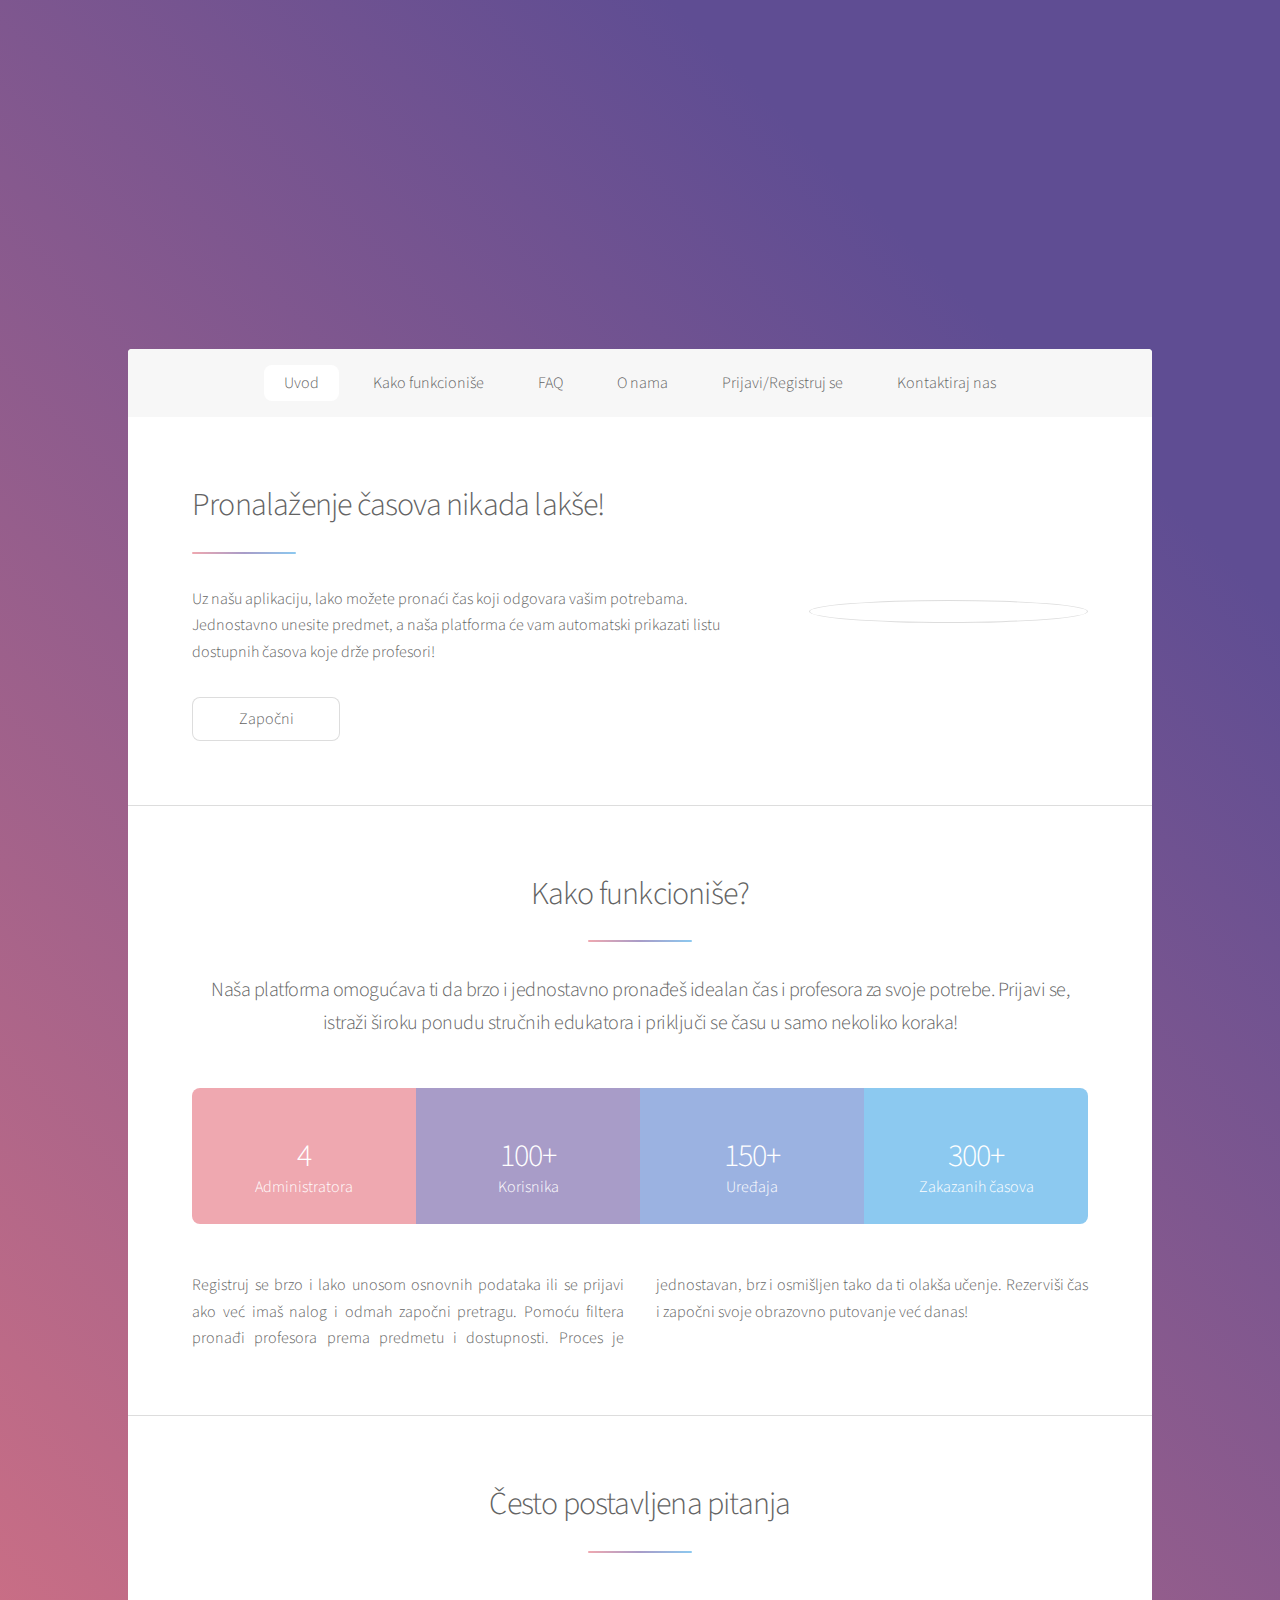
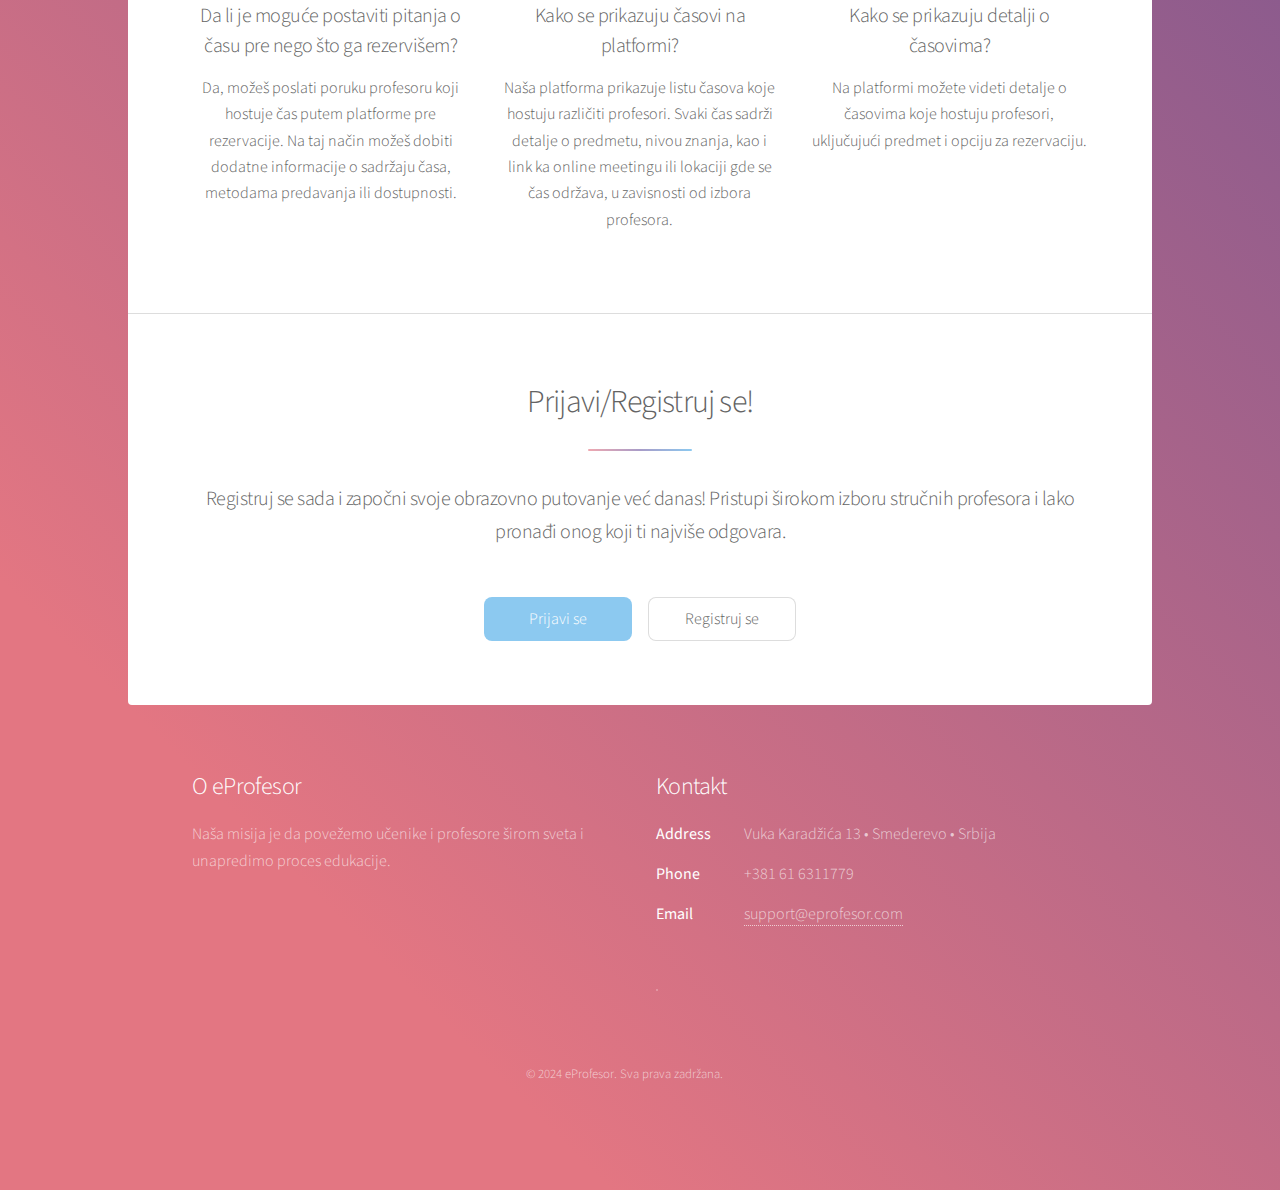
==== commit f5c11cc9: "Working on logging" ====
--- a/src/main/resources/static/index.html
+++ b/src/main/resources/static/index.html
@@ -40,9 +40,9 @@
 								<div class="spotlight">
 									<div class="content">
 										<header class="major">
-											<h2>Pronalaženje profesora nikada lakše!</h2>
+											<h2>Pronalaženje časova nikada lakše!</h2>
 										</header>
-										<p>Uz našu aplikaciju, lako možete pronaći profesora tako što unesete svoje potrebe, poput predmeta i nivoa znanja. Naša platforma automatski prikazuje listu dostupnih profesora sa ocenama i iskustvom. Nakon što izaberete profesora, možete odmah zakazati čas u nekoliko klikova!</p>
+										<p>Uz našu aplikaciju, lako možete pronaći čas koji odgovara vašim potrebama. Jednostavno unesite predmet, a naša platforma će vam automatski prikazati listu dostupnih časova koje drže profesori!</p>
 										<ul class="actions">
 											<li><a href="register.html" class="button"> Započni </a></li>
 										</ul>
@@ -56,27 +56,27 @@
 							<section id="first" class="main special">
 								<header class="major">
 									<h2>Kako funkcioniše?</h2>
-									<p>Naša platforma omogućava ti da brzo i jednostavno pronađeš idealnog profesora za svoje potrebe. Prijavi se, istraži široku ponudu stručnih edukatora i rezerviši čas u samo nekoliko koraka!</p>
+									<p>Naša platforma omogućava ti da brzo i jednostavno pronađeš idealan čas i profesora za svoje potrebe. Prijavi se, istraži široku ponudu stručnih edukatora i priključi se času u samo nekoliko koraka!</p>
 								</header>
 								<ul class="statistics">
 									<li class="style1">
 										<span class="icon solid fa-code-branch"></span>
-										<strong>10</strong> Administratora
+										<strong>4</strong> Administratora
 									</li>
 									<li class="style3">
 										<span class="icon solid fa-signal"></span>
-										<strong>2000+</strong> Korisnika
+										<strong>100+</strong> Korisnika
 									</li>
 									<li class="style4">
 										<span class="icon solid fa-laptop"></span>
-										<strong>2800+ </strong> Uređaja
+										<strong>150+ </strong> Uređaja
 									</li>
 									<li class="style5">
 										<span class="icon fa-gem"></span>
-										<strong>5000+</strong> Zakazanih časova
+										<strong>300+</strong> Zakazanih časova
 									</li>
 								</ul>
-								<p class="content">Registruj se brzo i lako unosom osnovnih podataka ili se prijavi ako već imaš nalog i odmah započni pretragu. Pomoću filtera pronađi profesora prema predmetu, nivou znanja, dostupnosti i oceni. Detaljni profili profesora uključuju informacije o njihovom iskustvu, obrazovanju i recenzijama učenika. Kada pronađeš profesora koji ti odgovara, jednostavno rezerviši čas kroz aplikaciju. Odaberi termin koji ti najviše odgovara i sve informacije o času biće sačuvane na tvom nalogu. Proces je jednostavan, brz i osmišljen tako da ti olakša učenje. Rezerviši čas i započni svoje obrazovno putovanje već danas!</p>
+								<p class="content">Registruj se brzo i lako unosom osnovnih podataka ili se prijavi ako već imaš nalog i odmah započni pretragu. Pomoću filtera pronađi profesora prema predmetu i dostupnosti. Proces je jednostavan, brz i osmišljen tako da ti olakša učenje. Rezerviši čas i započni svoje obrazovno putovanje već danas!</p>
 							</section>
 
 
@@ -88,18 +88,18 @@
 								<ul class="features">
 									<li>
 										<span class=""></span>
-										<h3> Da li je moguće kontaktirati profesora pre nego što rezervišem čas?</h3>
-										<p> Da, možeš poslati profesoru poruku putem platforme pre rezervacije časa. Na taj način možeš postaviti dodatna pitanja o njihovom pristupu radu, metodama predavanja ili dostupnosti.</p>
+										<h3> Da li je moguće postaviti pitanja o času pre nego što ga rezervišem?</h3>
+										<p> Da, možeš poslati poruku profesoru koji hostuje čas putem platforme pre rezervacije. Na taj način možeš dobiti dodatne informacije o sadržaju časa, metodama predavanja ili dostupnosti.</p>
 									</li>
 									<li>
 										<span class=""></span>
-										<h3>Kako se ocenjuju profesori na platformi?</h3>
-										<p>Profesori se ocenjuju na osnovu recenzija učenika koji su već pohađali časove kod njih. Svaki učenik može ostaviti ocenu i komentar nakon održanog časa, što pomaže budućim korisnicima da donesu informisanu odluku.</p>
+										<h3>Kako se prikazuju časovi na platformi?</h3>
+										<p>Naša platforma prikazuje listu časova koje hostuju različiti profesori. Svaki čas sadrži detalje o predmetu, nivou znanja, kao i link ka online meetingu ili lokaciji gde se čas održava, u zavisnosti od izbora profesora.</p>
 									</li>
 									<li>
 										<span class=""></span>
-										<h3> Da li se časovi mogu održavati online ili samo uživo?</h3>
-										<p> Platforma podržava obe opcije – možeš birati između online časova putem video poziva ili uživo časova, zavisno od ponude profesora i tvoje preferencije. Detalji o dostupnosti opcija nalaze se na profilima profesora.</p>
+										<h3> Kako se prikazuju detalji o časovima?</h3>
+										<p> Na platformi možete videti detalje o časovima koje hostuju profesori, uključujući predmet i opciju za rezervaciju.</p>
 									</li>
 								</ul>
 							</section>							
@@ -124,9 +124,6 @@
 						<section id = "about-us">
 							<h2>O eProfesor</h2>
 							<p>Naša misija je da povežemo učenike i profesore širom sveta i unapredimo proces edukacije.</p>
-							<ul class="actions">
-								<li><a href="about.html" class="button">Saznaj više</a></li>
-							</ul>
 						</section>
 						<section id = "contact">
 							<h2>Kontakt</h2>
@@ -139,9 +136,7 @@
 								<dd><a href="mailto:support@eprofesor.com">support@eprofesor.com</a></dd>
 							</dl>
 							<ul class="icons">
-								<li><a href="#" class="icon brands fa-facebook-f alt"><span class="label">Facebook</span></a></li>
-								<li><a href="#" class="icon brands fa-instagram alt"><span class="label">Instagram</span></a></li>
-								<li><a href="https://github.com/dimasteva/PrivatniCasovi" class="icon brands fa-github alt"><span class="label">GitHub</span></a></li>
+								<li><a href="https://github.com/dimasteva/eProfesor" class="icon brands fa-github alt"><span class="label">GitHub</span></a></li>
 							</ul>
 						</section>
 						<p class="copyright">&copy; 2024 eProfesor. Sva prava zadržana.</p>
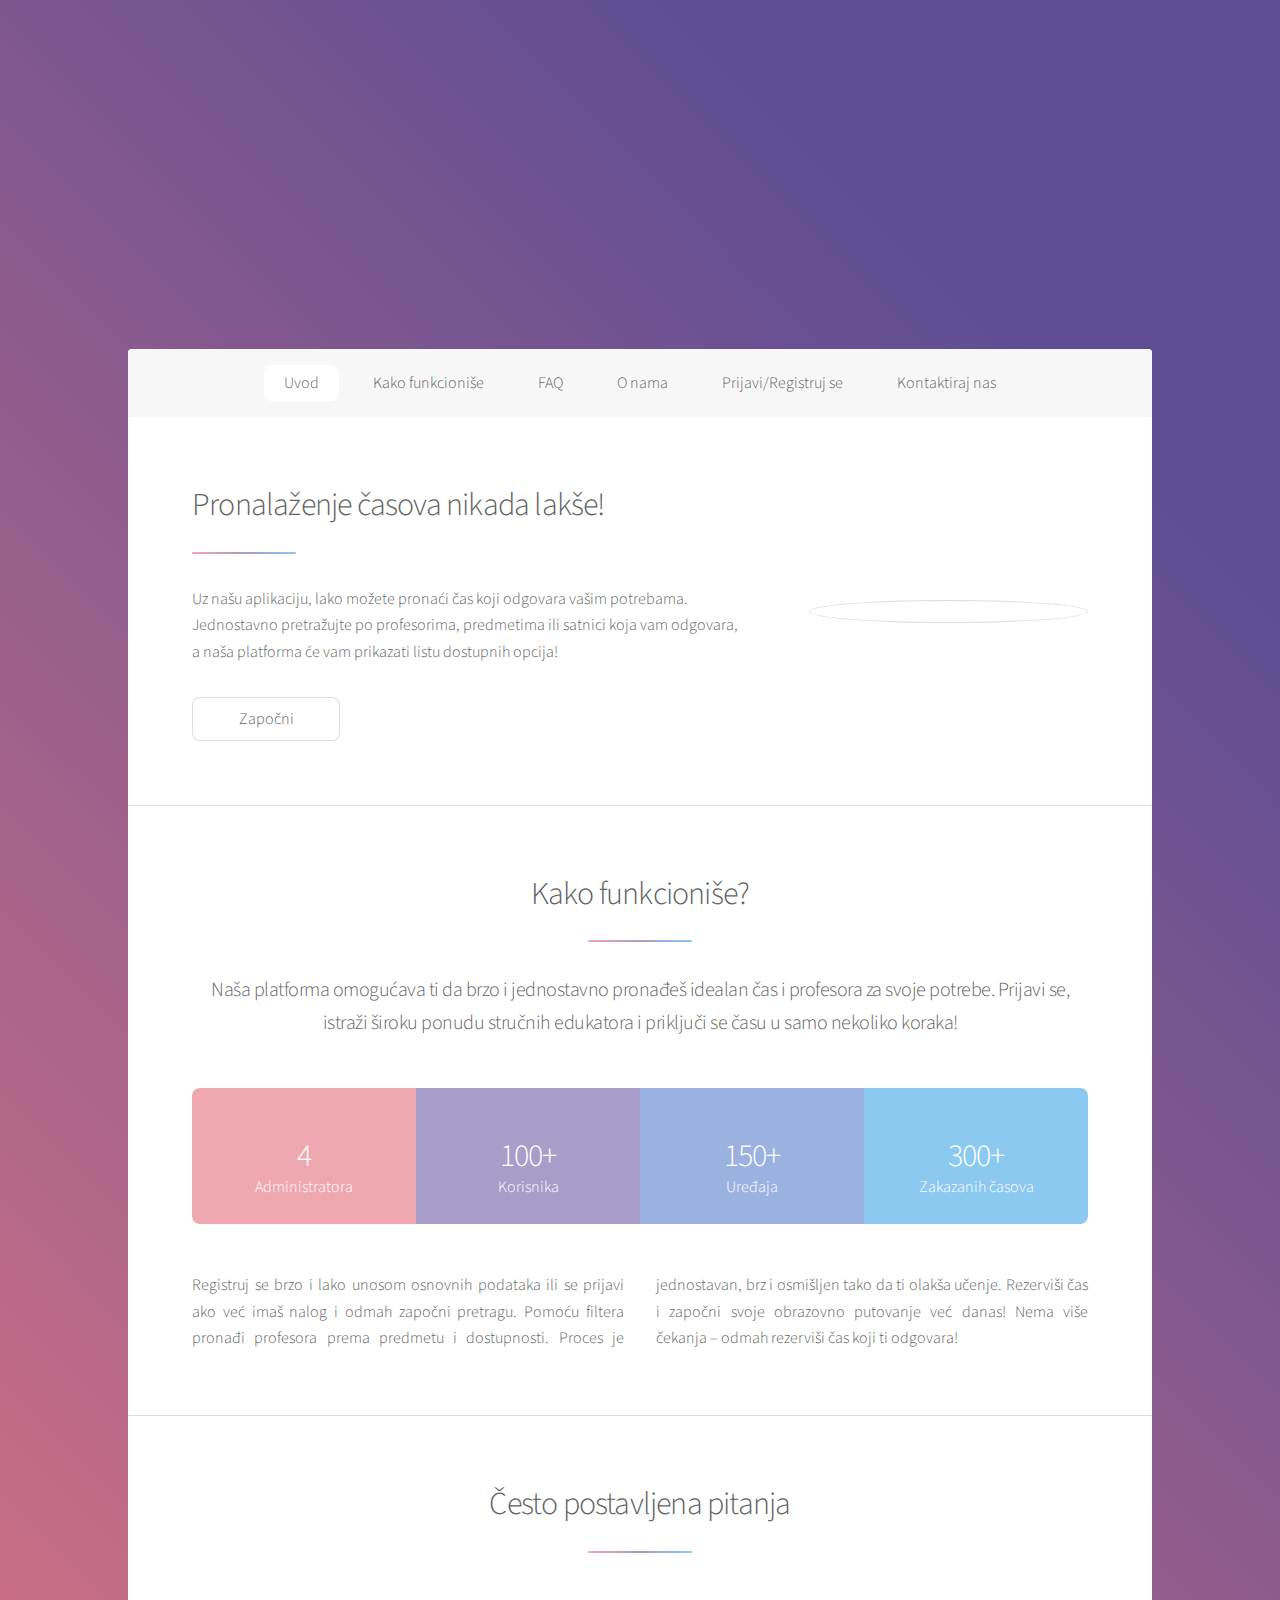
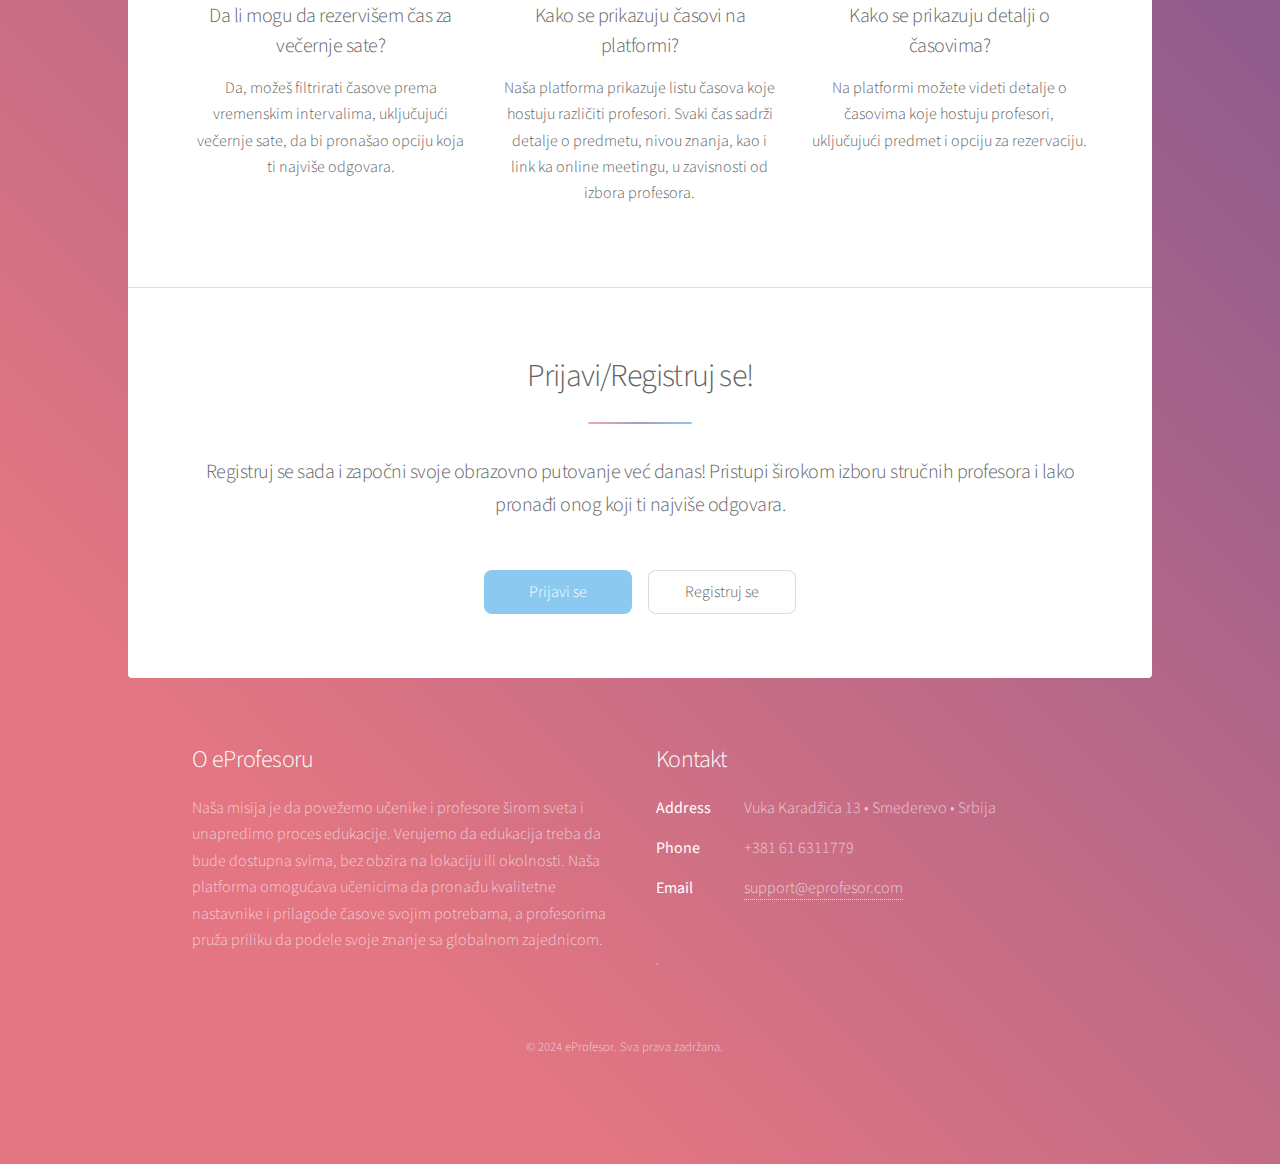
==== commit ca28f73b: "Front page adjustments" ====
--- a/src/main/resources/static/index.html
+++ b/src/main/resources/static/index.html
@@ -42,8 +42,7 @@
 										<header class="major">
 											<h2>Pronalaženje časova nikada lakše!</h2>
 										</header>
-										<p>Uz našu aplikaciju, lako možete pronaći čas koji odgovara vašim potrebama. Jednostavno unesite predmet, a naša platforma će vam automatski prikazati listu dostupnih časova koje drže profesori!</p>
-										<ul class="actions">
+										<p>Uz našu aplikaciju, lako možete pronaći čas koji odgovara vašim potrebama. Jednostavno pretražujte po profesorima, predmetima ili satnici koja vam odgovara, a naša platforma će vam prikazati listu dostupnih opcija!</p><ul class="actions">
 											<li><a href="register.html" class="button"> Započni </a></li>
 										</ul>
 									</div>
@@ -76,7 +75,8 @@
 										<strong>300+</strong> Zakazanih časova
 									</li>
 								</ul>
-								<p class="content">Registruj se brzo i lako unosom osnovnih podataka ili se prijavi ako već imaš nalog i odmah započni pretragu. Pomoću filtera pronađi profesora prema predmetu i dostupnosti. Proces je jednostavan, brz i osmišljen tako da ti olakša učenje. Rezerviši čas i započni svoje obrazovno putovanje već danas!</p>
+								<p class="content">Registruj se brzo i lako unosom osnovnih podataka ili se prijavi ako već imaš nalog i odmah započni pretragu. Pomoću filtera pronađi profesora prema predmetu i dostupnosti. Proces je jednostavan, brz i osmišljen tako da ti olakša učenje. Rezerviši čas i započni svoje obrazovno putovanje već danas!
+									Nema više čekanja – odmah rezerviši čas koji ti odgovara!</p>
 							</section>
 
 
@@ -88,13 +88,13 @@
 								<ul class="features">
 									<li>
 										<span class=""></span>
-										<h3> Da li je moguće postaviti pitanja o času pre nego što ga rezervišem?</h3>
-										<p> Da, možeš poslati poruku profesoru koji hostuje čas putem platforme pre rezervacije. Na taj način možeš dobiti dodatne informacije o sadržaju časa, metodama predavanja ili dostupnosti.</p>
+										<h3> Da li mogu da rezervišem čas za večernje sate?</h3>
+										<p> Da, možeš filtrirati časove prema vremenskim intervalima, uključujući večernje sate, da bi pronašao opciju koja ti najviše odgovara.</p>
 									</li>
 									<li>
 										<span class=""></span>
 										<h3>Kako se prikazuju časovi na platformi?</h3>
-										<p>Naša platforma prikazuje listu časova koje hostuju različiti profesori. Svaki čas sadrži detalje o predmetu, nivou znanja, kao i link ka online meetingu ili lokaciji gde se čas održava, u zavisnosti od izbora profesora.</p>
+										<p>Naša platforma prikazuje listu časova koje hostuju različiti profesori. Svaki čas sadrži detalje o predmetu, nivou znanja, kao i link ka online meetingu, u zavisnosti od izbora profesora.</p>
 									</li>
 									<li>
 										<span class=""></span>
@@ -122,8 +122,8 @@
 				<!-- Footer -->
 					<footer id="footer">
 						<section id = "about-us">
-							<h2>O eProfesor</h2>
-							<p>Naša misija je da povežemo učenike i profesore širom sveta i unapredimo proces edukacije.</p>
+							<h2>O eProfesoru</h2>
+							<p>Naša misija je da povežemo učenike i profesore širom sveta i unapredimo proces edukacije. Verujemo da edukacija treba da bude dostupna svima, bez obzira na lokaciju ili okolnosti. Naša platforma omogućava učenicima da pronađu kvalitetne nastavnike i prilagode časove svojim potrebama, a profesorima pruža priliku da podele svoje znanje sa globalnom zajednicom.</p>
 						</section>
 						<section id = "contact">
 							<h2>Kontakt</h2>
@@ -152,6 +152,14 @@
 			<script src="assets/js/breakpoints.min.js"></script>
 			<script src="assets/js/util.js"></script>
 			<script src="assets/js/main.js"></script>
-
+			<!--
+			<script>
+				document.addEventListener('DOMContentLoaded', function () {
+					// Postavljanje localStorage vrednosti na prazan string
+					localStorage.setItem('username', '');
+					localStorage.setItem('password', '');
+				});
+			</script>
+			-->
 	</body>
 </html>